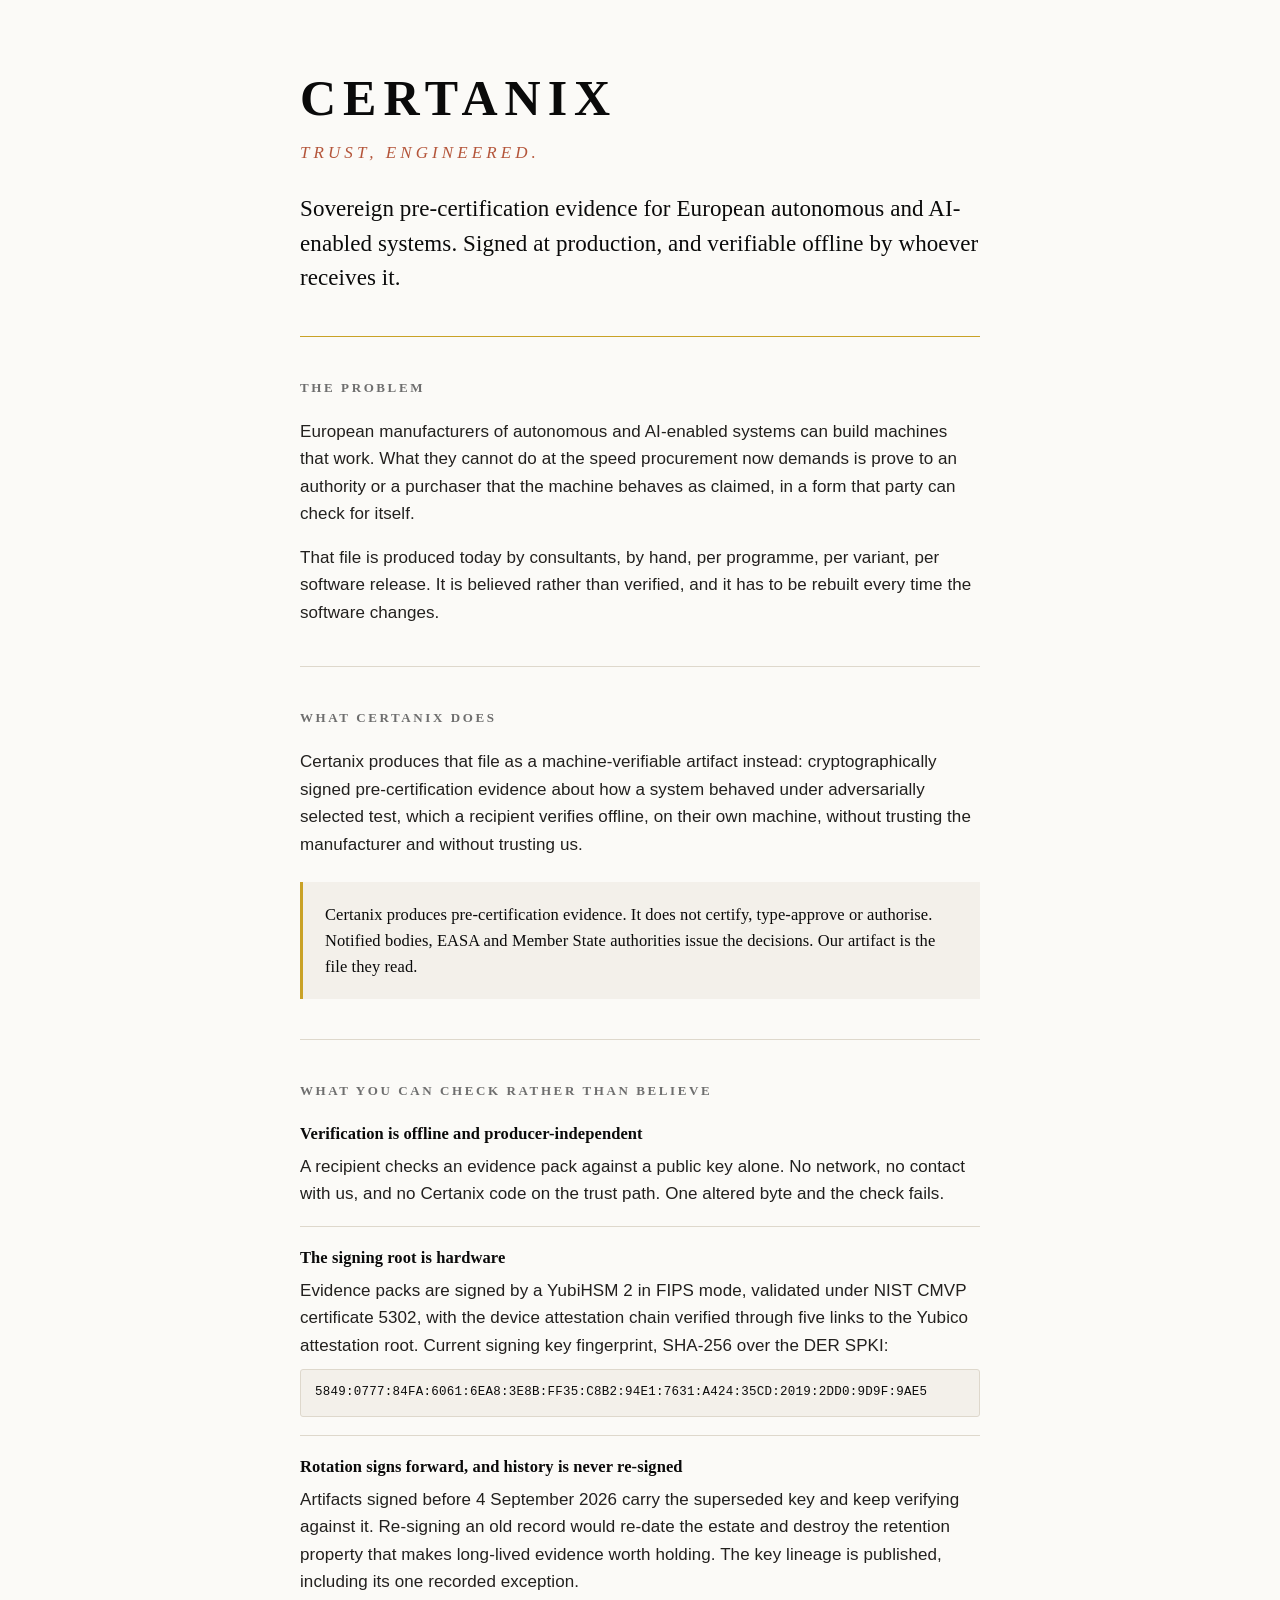
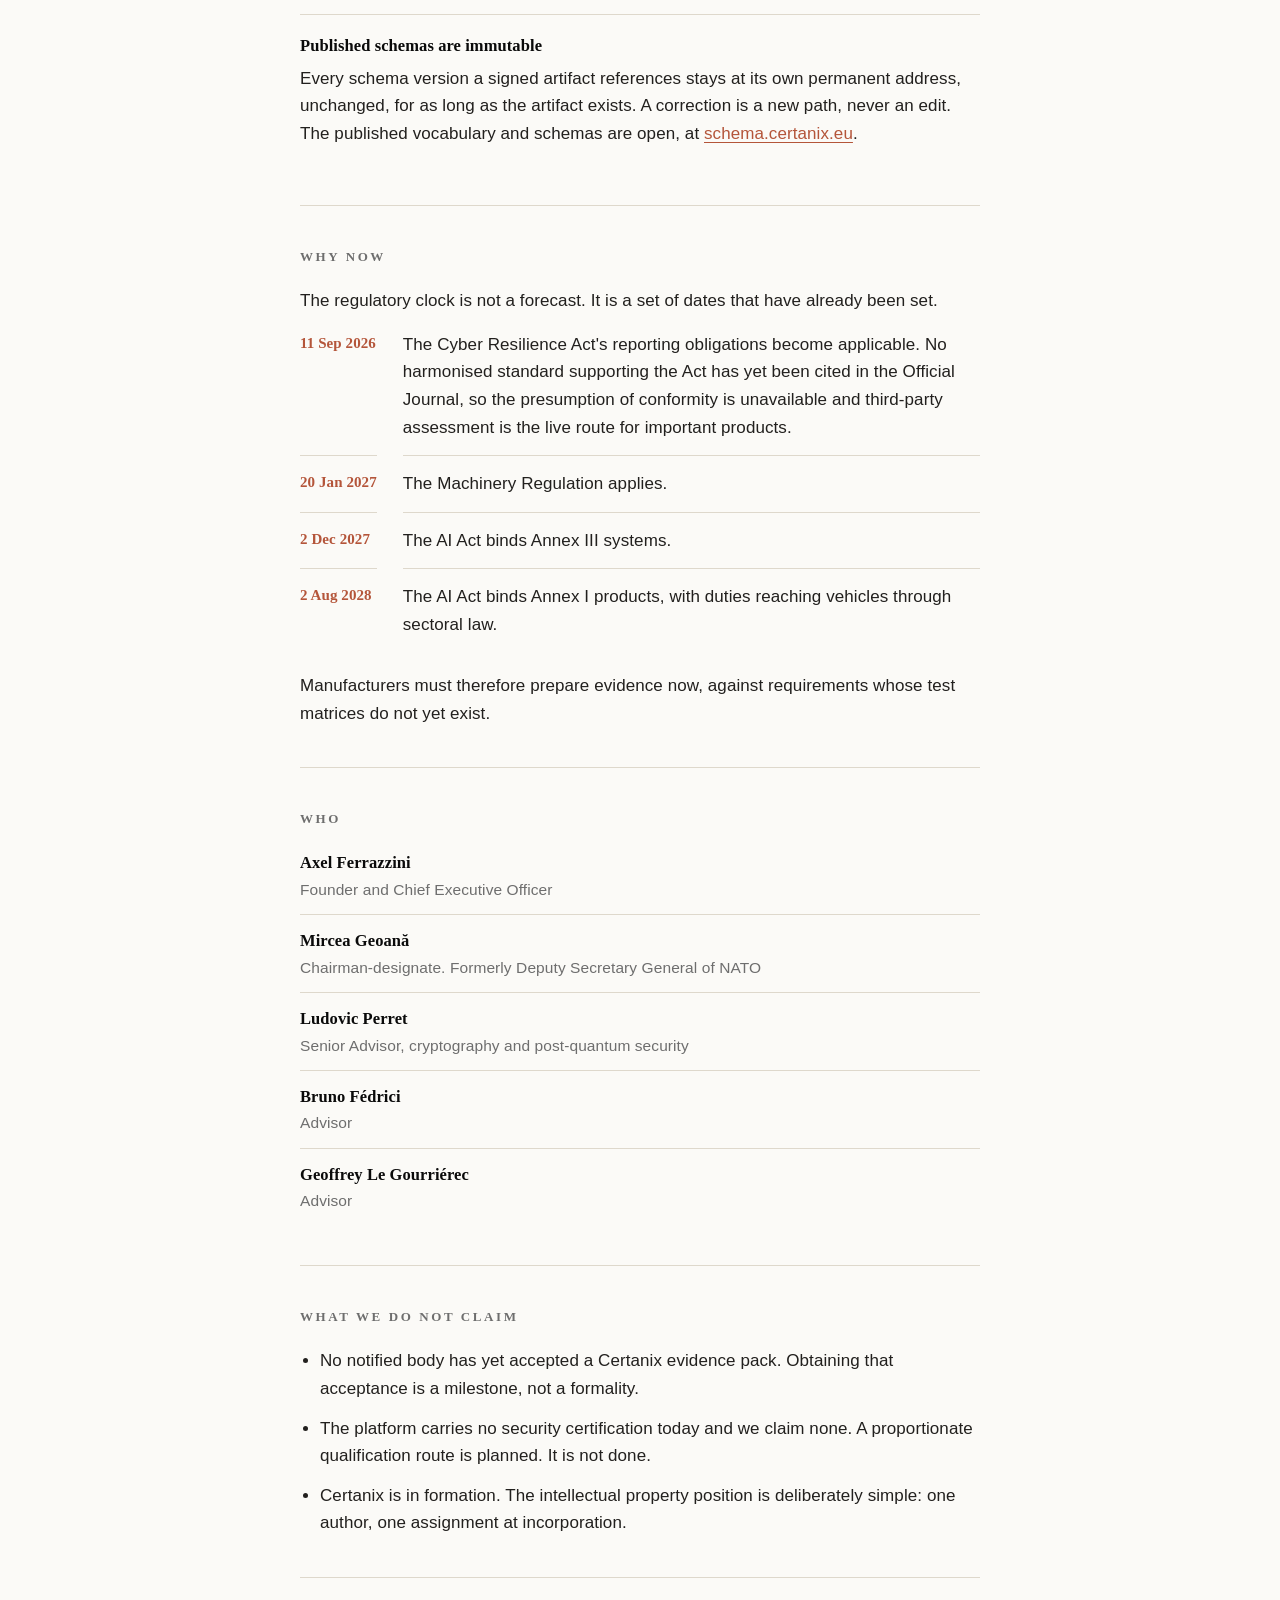
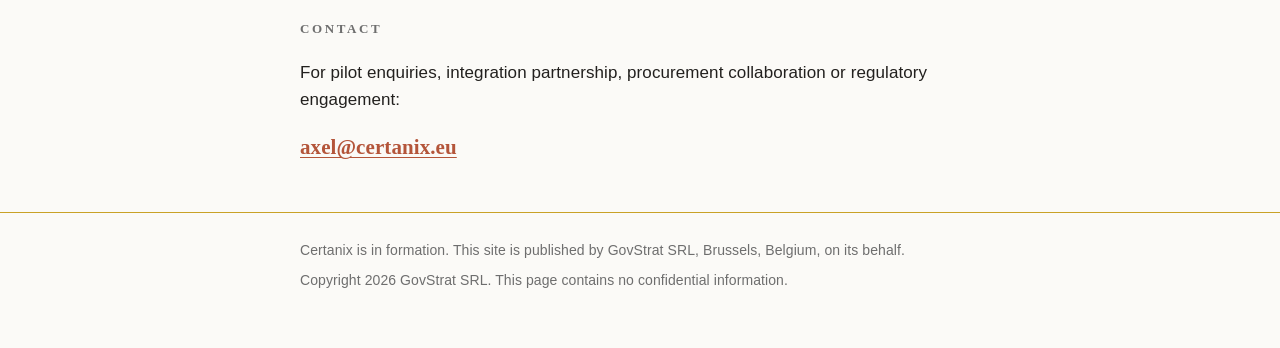
==== index.html @ 15d7f7d6 "Initial public one-page site for certanix.eu Co-Authored-By: Claude Opus 5 (1M context) <noreply@ant" ====
<!doctype html>
<html lang="en">
<head>
<meta charset="utf-8">
<meta name="viewport" content="width=device-width, initial-scale=1">
<title>Certanix</title>
<meta name="description" content="Certanix produces cryptographically signed pre-certification evidence for European autonomous and AI-enabled systems, verifiable offline by the recipient.">
<meta name="robots" content="index, follow">
<link rel="canonical" href="https://certanix.eu/">
<meta property="og:type" content="website">
<meta property="og:title" content="Certanix">
<meta property="og:site_name" content="Certanix">
<meta property="og:url" content="https://certanix.eu/">
<meta property="og:description" content="Sovereign pre-certification evidence for European autonomous and AI-enabled systems. Signed, and verifiable offline by the recipient.">
<link rel="icon" href="data:image/svg+xml,%3Csvg xmlns='http://www.w3.org/2000/svg' viewBox='0 0 64 64'%3E%3Crect width='64' height='64' fill='%230A0A0A'/%3E%3Ctext x='32' y='45' font-family='Georgia,serif' font-size='40' fill='%23C9A227' text-anchor='middle'%3EC%3C/text%3E%3C/svg%3E">
<style>
:root{
  --ink:#0A0A0A; --body:#22201E; --muted:#6E6E6E; --rule:#C9A227;
  --accent:#B4553A; --paper:#FBFAF7; --panel:#F3F0EA; --hair:#DED8CC;
}
@media (prefers-color-scheme: dark){
  :root:not([data-theme="light"]){
    --ink:#F5F2EC; --body:#DCD7CE; --muted:#9A948A; --rule:#C9A227;
    --accent:#E08867; --paper:#111110; --panel:#1B1A18; --hair:#302E2A;
  }
}
:root[data-theme="dark"]{
  --ink:#F5F2EC; --body:#DCD7CE; --muted:#9A948A; --rule:#C9A227;
  --accent:#E08867; --paper:#111110; --panel:#1B1A18; --hair:#302E2A;
}
*{box-sizing:border-box}
html{-webkit-text-size-adjust:100%}
body{
  margin:0; background:var(--paper); color:var(--body);
  font-family:"Calibri","Segoe UI",-apple-system,BlinkMacSystemFont,"Helvetica Neue",Arial,sans-serif;
  font-size:17px; line-height:1.62; letter-spacing:.005em;
}
.wrap{max-width:720px; margin:0 auto; padding:0 20px}
a{color:var(--accent); text-underline-offset:3px; text-decoration-thickness:1px}
a:hover{color:var(--ink)}

header{padding-block:72px 0}
.mark{
  font-family:Georgia,"Times New Roman",serif; font-weight:700;
  font-size:clamp(34px,7vw,50px); letter-spacing:.14em; color:var(--ink);
  margin:0; line-height:1.05;
}
.motto{
  margin:14px 0 0; font-family:Georgia,serif; font-style:italic;
  font-size:clamp(15px,2.6vw,17px); letter-spacing:.24em; text-transform:uppercase;
  color:var(--accent);
}
.lede{
  margin:26px 0 0; font-family:Georgia,serif; font-size:clamp(19px,3.4vw,23px);
  line-height:1.5; color:var(--ink);
}
.goldrule{border:0; border-top:1.5px solid var(--rule); margin:40px 0 0}

section{padding-block:40px}
section + section{border-top:1px solid var(--hair)}
h2{
  font-family:Georgia,serif; font-size:13px; font-weight:700; letter-spacing:.2em;
  text-transform:uppercase; color:var(--muted); margin:0 0 20px;
}
h3{font-family:Georgia,serif; font-size:19px; color:var(--ink); margin:0 0 8px; font-weight:700}
p{margin:0 0 16px}
p:last-child{margin-bottom:0}

.callout{
  background:var(--panel); border-left:3px solid var(--rule);
  padding:20px 22px; margin:24px 0 0;
  font-family:Georgia,serif; font-size:16.5px; line-height:1.55; color:var(--ink);
}

ul.facts{list-style:none; margin:0; padding:0}
ul.facts li{padding:18px 0; border-top:1px solid var(--hair)}
ul.facts li:first-child{border-top:0; padding-top:0}
ul.facts .t{
  display:block; font-family:Georgia,serif; font-weight:700; color:var(--ink);
  font-size:16.5px; margin-bottom:5px;
}
ul.facts .d{display:block; color:var(--body)}

.mono{
  font-family:ui-monospace,SFMono-Regular,"SF Mono",Menlo,Consolas,monospace;
  font-size:12.5px; letter-spacing:.02em; line-height:1.75; color:var(--ink);
  background:var(--panel); border:1px solid var(--hair); border-radius:3px;
  padding:12px 14px; margin-top:10px; overflow-x:auto; white-space:pre-wrap; word-break:break-all;
}

dl.clock{margin:0; display:grid; grid-template-columns:auto 1fr; gap:0 26px}
dl.clock dt{
  font-family:Georgia,serif; font-weight:700; color:var(--accent);
  font-size:15px; white-space:nowrap; padding:14px 0 14px; border-top:1px solid var(--hair);
}
dl.clock dd{margin:0; padding:14px 0; border-top:1px solid var(--hair)}
dl.clock dt:first-of-type, dl.clock dt:first-of-type + dd{border-top:0; padding-top:0}
@media (max-width:560px){
  dl.clock{grid-template-columns:1fr; gap:0}
  dl.clock dt{padding-bottom:2px; border-top:1px solid var(--hair)}
  dl.clock dd{padding-top:0; border-top:0}
  dl.clock dt:first-of-type + dd{padding-top:0}
}

ul.people{list-style:none; margin:0; padding:0}
ul.people li{padding:12px 0; border-top:1px solid var(--hair)}
ul.people li:first-child{border-top:0; padding-top:0}
ul.people .n{font-family:Georgia,serif; font-weight:700; color:var(--ink); font-size:16.5px}
ul.people .r{display:block; color:var(--muted); font-size:15.5px}

ul.plain{margin:0; padding-left:20px}
ul.plain li{margin-bottom:12px}
ul.plain li:last-child{margin-bottom:0}

.contact a{font-family:Georgia,serif; font-size:21px; font-weight:700}

footer{
  border-top:1.5px solid var(--rule); margin-top:8px;
  padding-block:26px 56px; color:var(--muted); font-size:14px; line-height:1.6;
}
footer p{margin:0 0 8px}
</style>
</head>
<body>

<div class="wrap">

  <header>
    <h1 class="mark">CERTANIX</h1>
    <p class="motto">Trust, engineered.</p>
    <p class="lede">Sovereign pre-certification evidence for European autonomous and AI-enabled systems. Signed at production, and verifiable offline by whoever receives it.</p>
    <hr class="goldrule">
  </header>

  <section>
    <h2>The problem</h2>
    <p>European manufacturers of autonomous and AI-enabled systems can build machines that work. What they cannot do at the speed procurement now demands is prove to an authority or a purchaser that the machine behaves as claimed, in a form that party can check for itself.</p>
    <p>That file is produced today by consultants, by hand, per programme, per variant, per software release. It is believed rather than verified, and it has to be rebuilt every time the software changes.</p>
  </section>

  <section>
    <h2>What Certanix does</h2>
    <p>Certanix produces that file as a machine-verifiable artifact instead: cryptographically signed pre-certification evidence about how a system behaved under adversarially selected test, which a recipient verifies offline, on their own machine, without trusting the manufacturer and without trusting us.</p>
    <div class="callout">Certanix produces pre-certification evidence. It does not certify, type-approve or authorise. Notified bodies, EASA and Member State authorities issue the decisions. Our artifact is the file they read.</div>
  </section>

  <section>
    <h2>What you can check rather than believe</h2>
    <ul class="facts">
      <li>
        <span class="t">Verification is offline and producer-independent</span>
        <span class="d">A recipient checks an evidence pack against a public key alone. No network, no contact with us, and no Certanix code on the trust path. One altered byte and the check fails.</span>
      </li>
      <li>
        <span class="t">The signing root is hardware</span>
        <span class="d">Evidence packs are signed by a YubiHSM 2 in FIPS mode, validated under NIST CMVP certificate 5302, with the device attestation chain verified through five links to the Yubico attestation root. Current signing key fingerprint, SHA-256 over the DER SPKI:</span>
        <div class="mono">5849:0777:84FA:6061:6EA8:3E8B:FF35:C8B2:94E1:7631:A424:35CD:2019:2DD0:9D9F:9AE5</div>
      </li>
      <li>
        <span class="t">Rotation signs forward, and history is never re-signed</span>
        <span class="d">Artifacts signed before 4 September 2026 carry the superseded key and keep verifying against it. Re-signing an old record would re-date the estate and destroy the retention property that makes long-lived evidence worth holding. The key lineage is published, including its one recorded exception.</span>
      </li>
      <li>
        <span class="t">Published schemas are immutable</span>
        <span class="d">Every schema version a signed artifact references stays at its own permanent address, unchanged, for as long as the artifact exists. A correction is a new path, never an edit. The published vocabulary and schemas are open, at <a href="https://schema.certanix.eu/">schema.certanix.eu</a>.</span>
      </li>
    </ul>
  </section>

  <section>
    <h2>Why now</h2>
    <p>The regulatory clock is not a forecast. It is a set of dates that have already been set.</p>
    <dl class="clock">
      <dt>11 Sep 2026</dt>
      <dd>The Cyber Resilience Act's reporting obligations become applicable. No harmonised standard supporting the Act has yet been cited in the Official Journal, so the presumption of conformity is unavailable and third-party assessment is the live route for important products.</dd>
      <dt>20 Jan 2027</dt>
      <dd>The Machinery Regulation applies.</dd>
      <dt>2 Dec 2027</dt>
      <dd>The AI Act binds Annex III systems.</dd>
      <dt>2 Aug 2028</dt>
      <dd>The AI Act binds Annex I products, with duties reaching vehicles through sectoral law.</dd>
    </dl>
    <p style="margin-top:20px">Manufacturers must therefore prepare evidence now, against requirements whose test matrices do not yet exist.</p>
  </section>

  <section>
    <h2>Who</h2>
    <ul class="people">
      <li><span class="n">Axel Ferrazzini</span><span class="r">Founder and Chief Executive Officer</span></li>
      <li><span class="n">Mircea Geoană</span><span class="r">Chairman-designate. Formerly Deputy Secretary General of NATO</span></li>
      <li><span class="n">Ludovic Perret</span><span class="r">Senior Advisor, cryptography and post-quantum security</span></li>
      <li><span class="n">Bruno Fédrici</span><span class="r">Advisor</span></li>
      <li><span class="n">Geoffrey Le Gourriérec</span><span class="r">Advisor</span></li>
    </ul>
  </section>

  <section>
    <h2>What we do not claim</h2>
    <ul class="plain">
      <li>No notified body has yet accepted a Certanix evidence pack. Obtaining that acceptance is a milestone, not a formality.</li>
      <li>The platform carries no security certification today and we claim none. A proportionate qualification route is planned. It is not done.</li>
      <li>Certanix is in formation. The intellectual property position is deliberately simple: one author, one assignment at incorporation.</li>
    </ul>
  </section>

  <section class="contact">
    <h2>Contact</h2>
    <p>For pilot enquiries, integration partnership, procurement collaboration or regulatory engagement:</p>
    <p><a href="mailto:axel@certanix.eu">axel@certanix.eu</a></p>
  </section>

</div>

<footer>
  <div class="wrap">
    <p>Certanix is in formation. This site is published by GovStrat SRL, Brussels, Belgium, on its behalf.</p>
    <p>Copyright 2026 GovStrat SRL. This page contains no confidential information.</p>
  </div>
</footer>

</body>
</html>
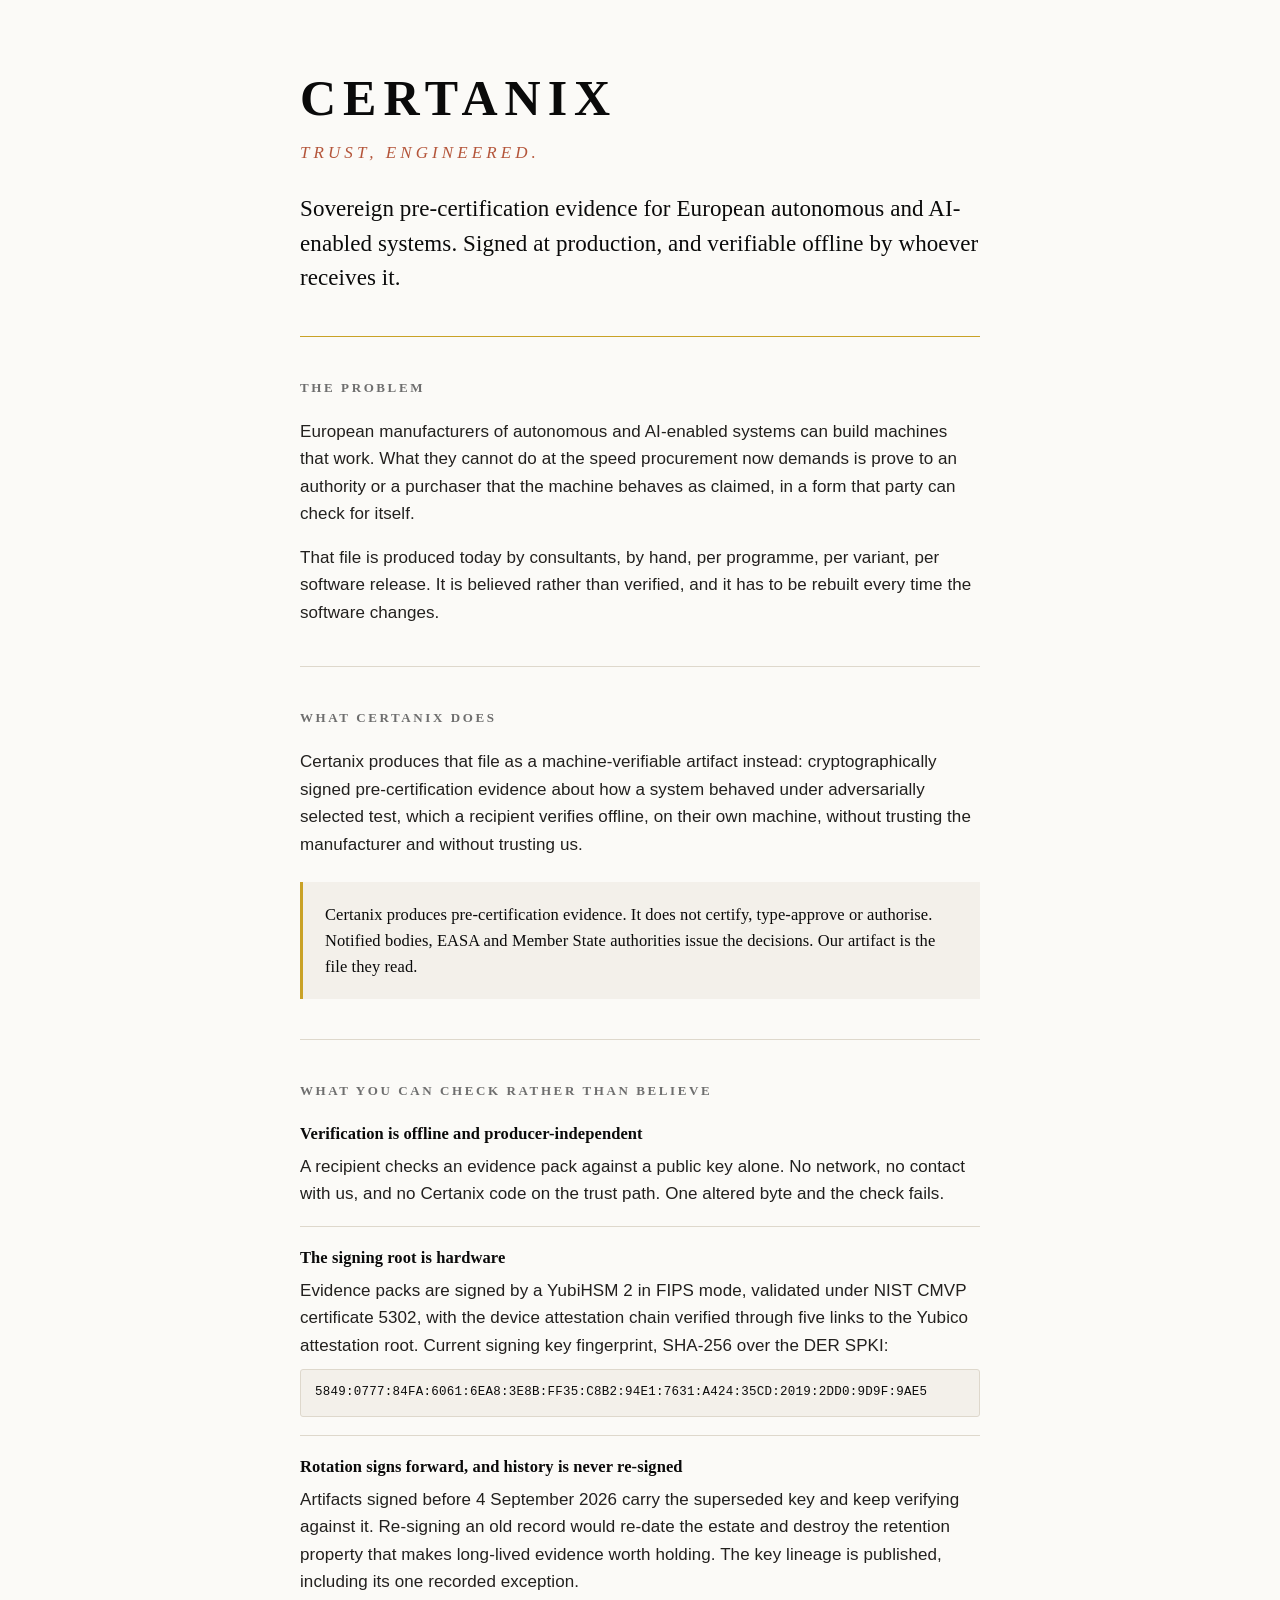
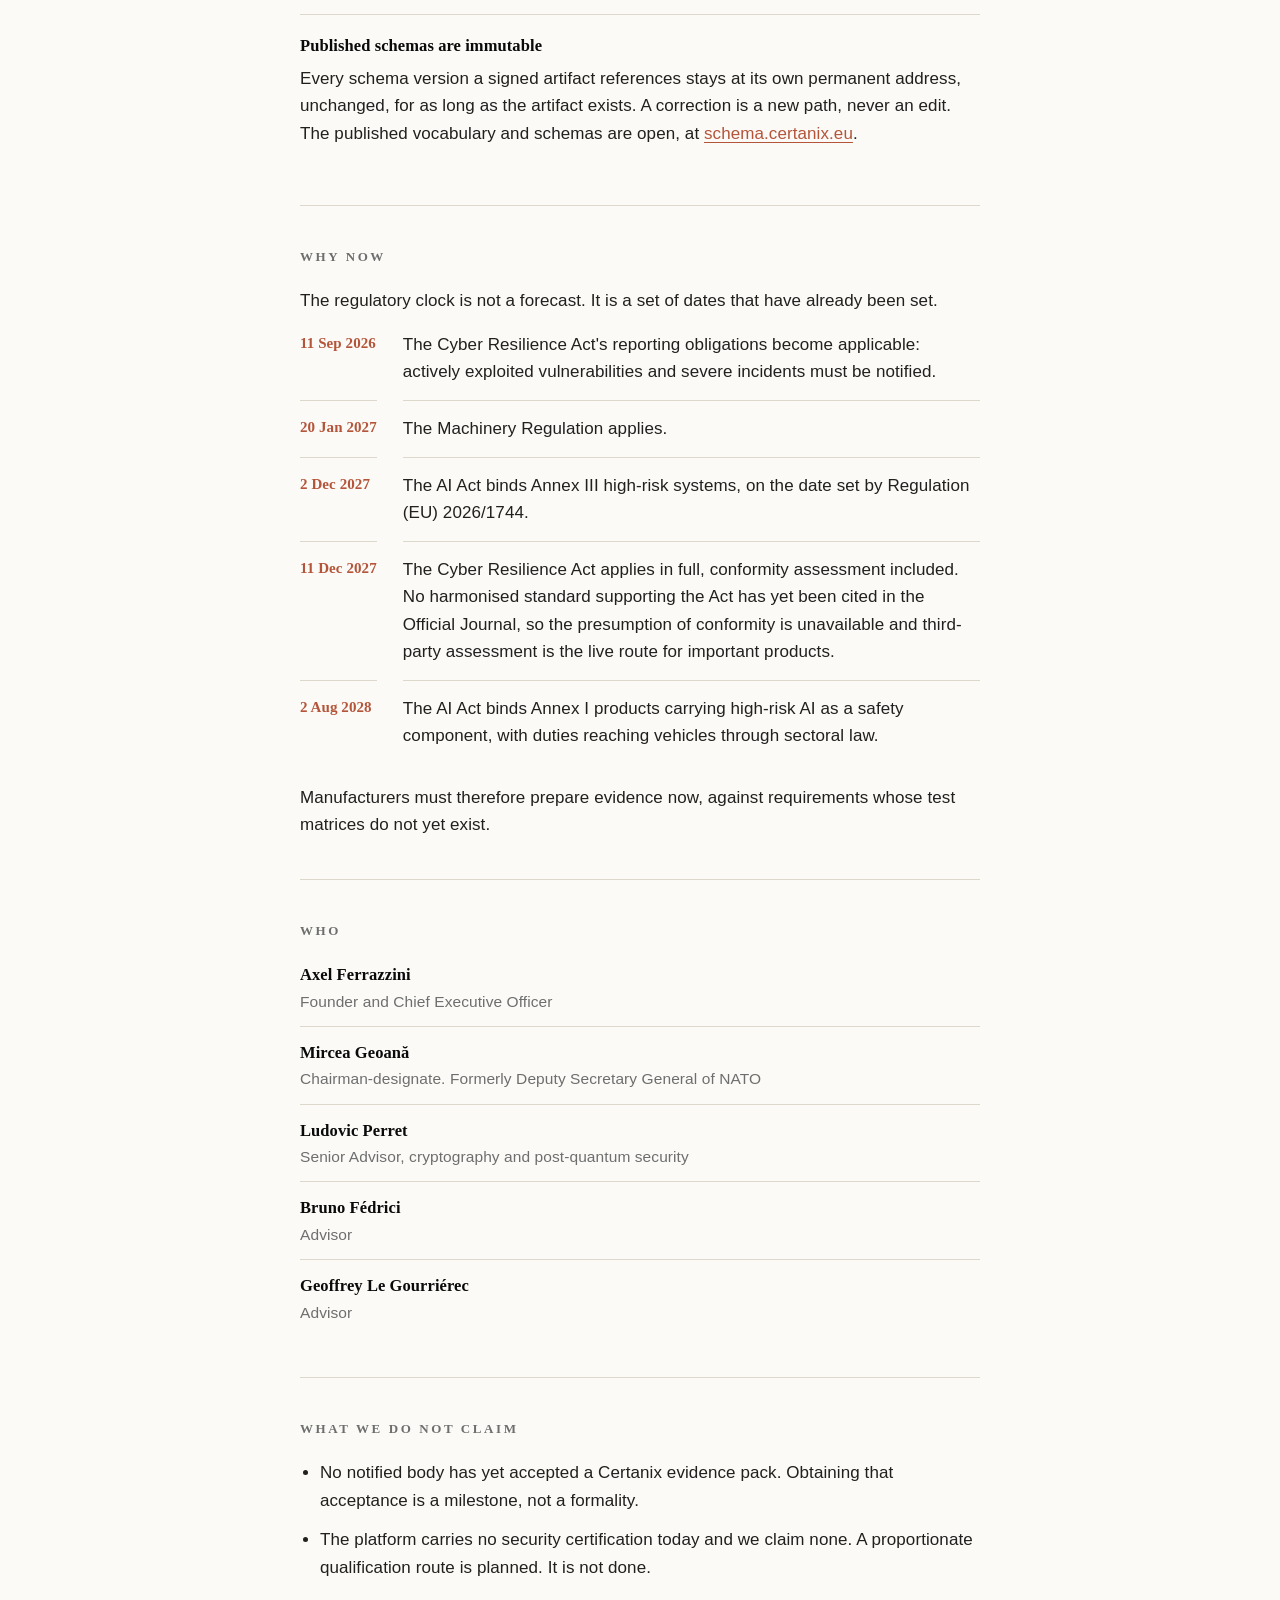
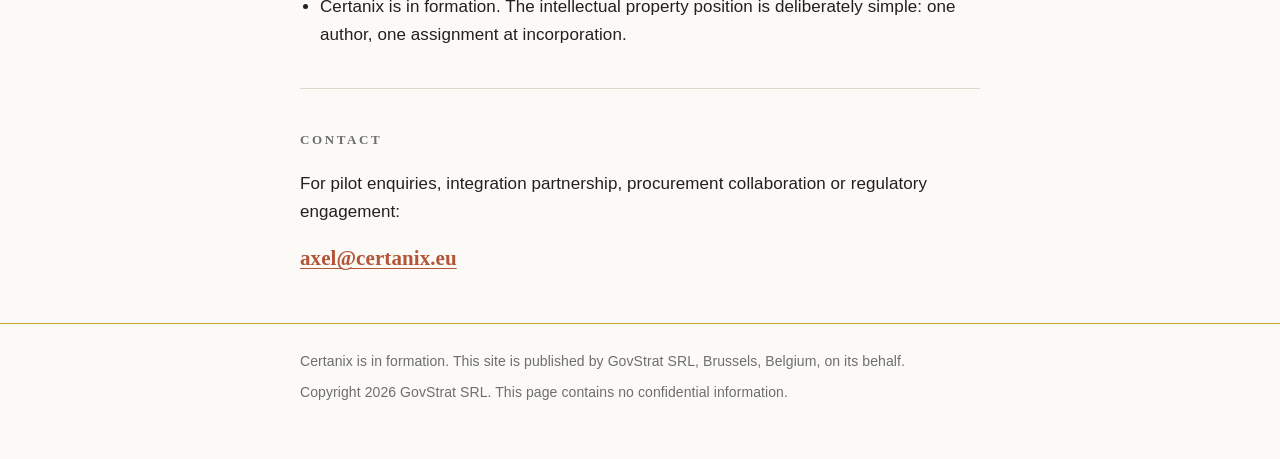
==== commit 19effb76: "Split the CRA entry into its two application dates; cite Regulation (EU) 2026/1744" ====
--- a/index.html
+++ b/index.html
@@ -172,13 +172,15 @@
     <p>The regulatory clock is not a forecast. It is a set of dates that have already been set.</p>
     <dl class="clock">
       <dt>11 Sep 2026</dt>
-      <dd>The Cyber Resilience Act's reporting obligations become applicable. No harmonised standard supporting the Act has yet been cited in the Official Journal, so the presumption of conformity is unavailable and third-party assessment is the live route for important products.</dd>
+      <dd>The Cyber Resilience Act's reporting obligations become applicable: actively exploited vulnerabilities and severe incidents must be notified.</dd>
       <dt>20 Jan 2027</dt>
       <dd>The Machinery Regulation applies.</dd>
       <dt>2 Dec 2027</dt>
-      <dd>The AI Act binds Annex III systems.</dd>
+      <dd>The AI Act binds Annex III high-risk systems, on the date set by Regulation (EU) 2026/1744.</dd>
+      <dt>11 Dec 2027</dt>
+      <dd>The Cyber Resilience Act applies in full, conformity assessment included. No harmonised standard supporting the Act has yet been cited in the Official Journal, so the presumption of conformity is unavailable and third-party assessment is the live route for important products.</dd>
       <dt>2 Aug 2028</dt>
-      <dd>The AI Act binds Annex I products, with duties reaching vehicles through sectoral law.</dd>
+      <dd>The AI Act binds Annex I products carrying high-risk AI as a safety component, with duties reaching vehicles through sectoral law.</dd>
     </dl>
     <p style="margin-top:20px">Manufacturers must therefore prepare evidence now, against requirements whose test matrices do not yet exist.</p>
   </section>
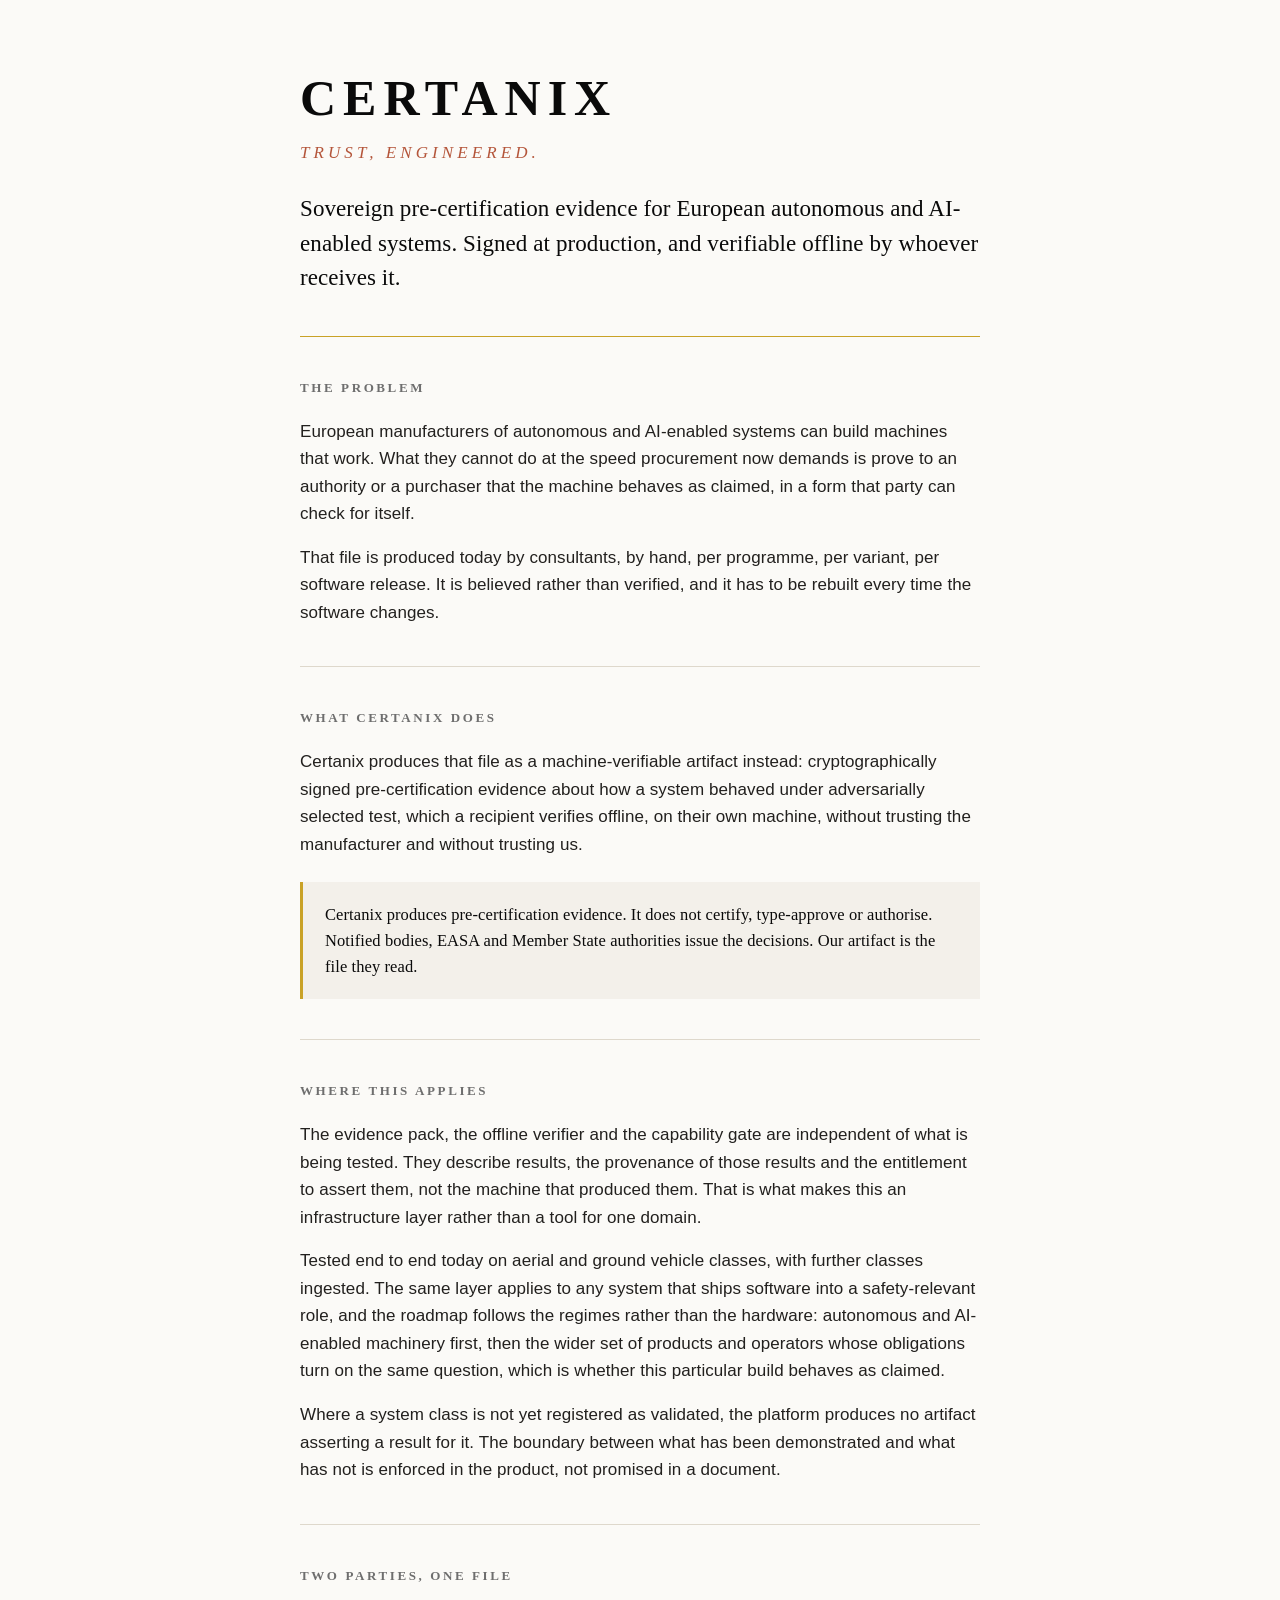
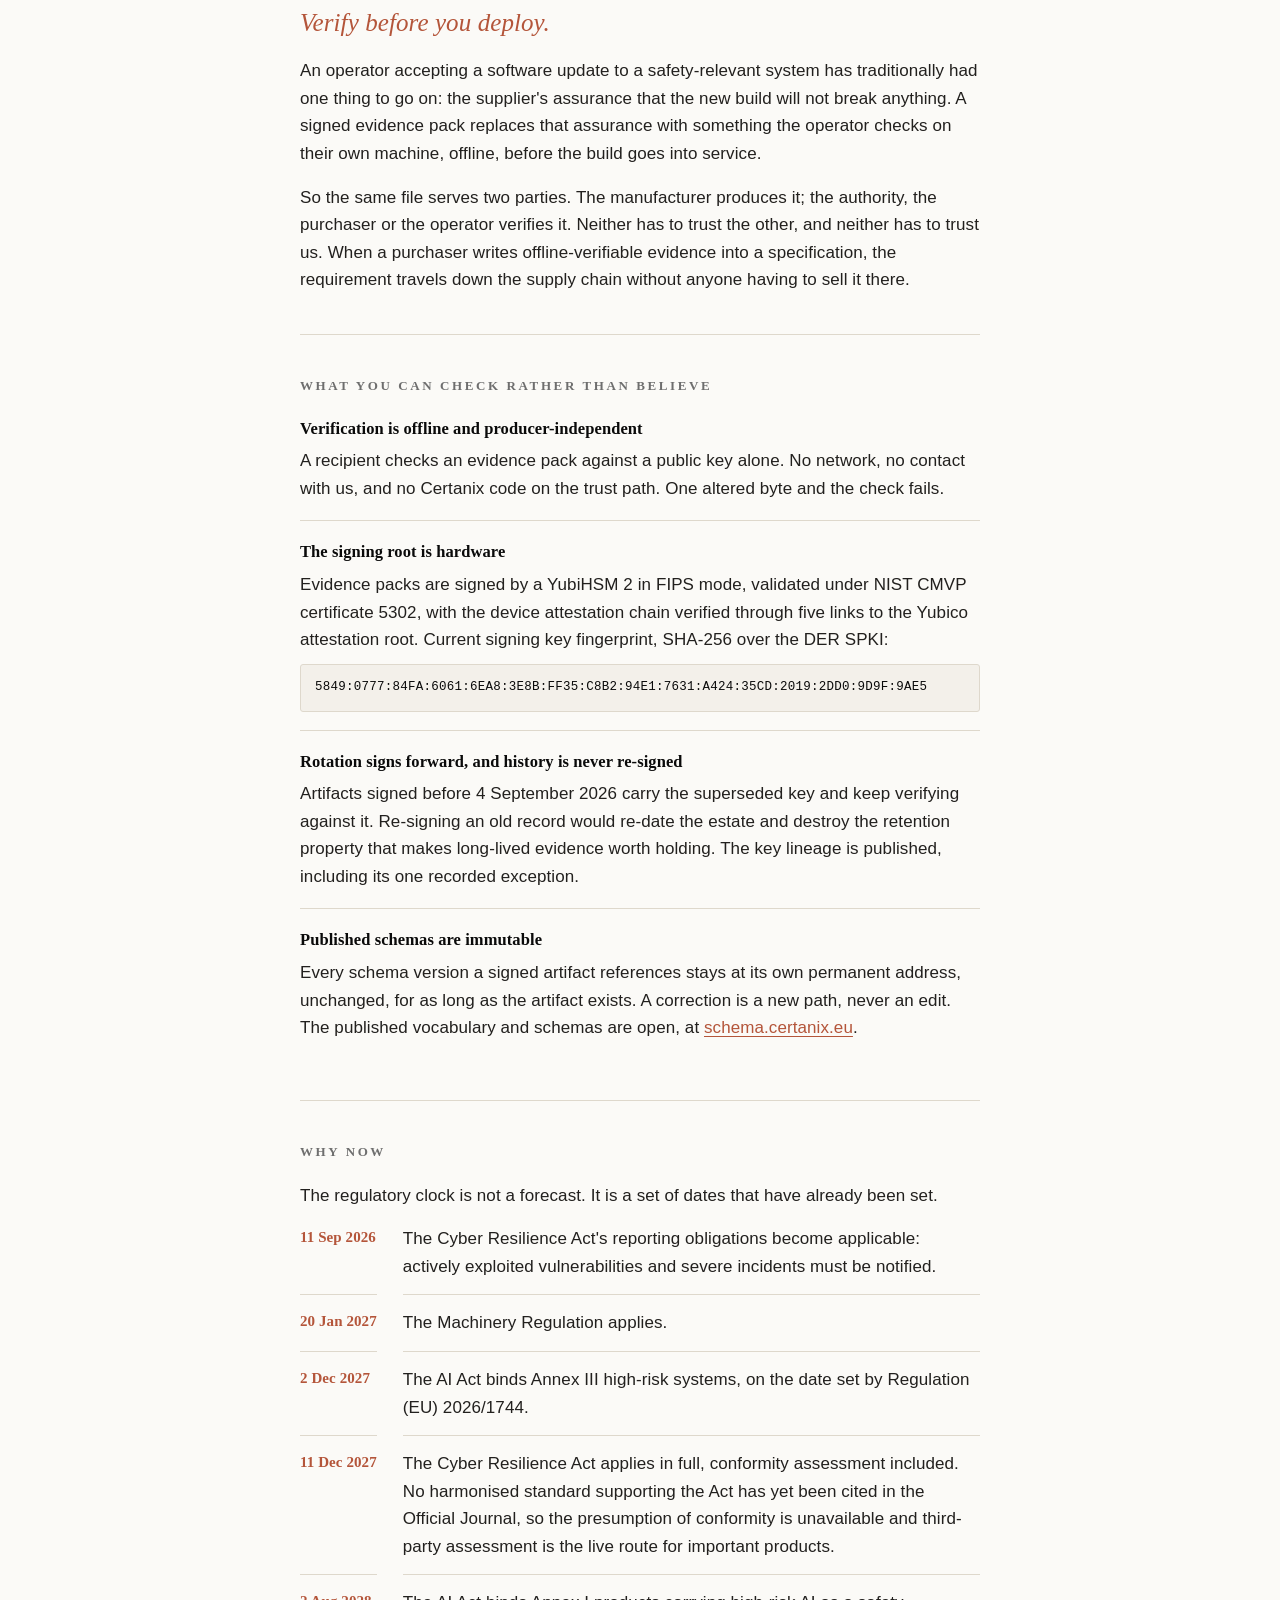
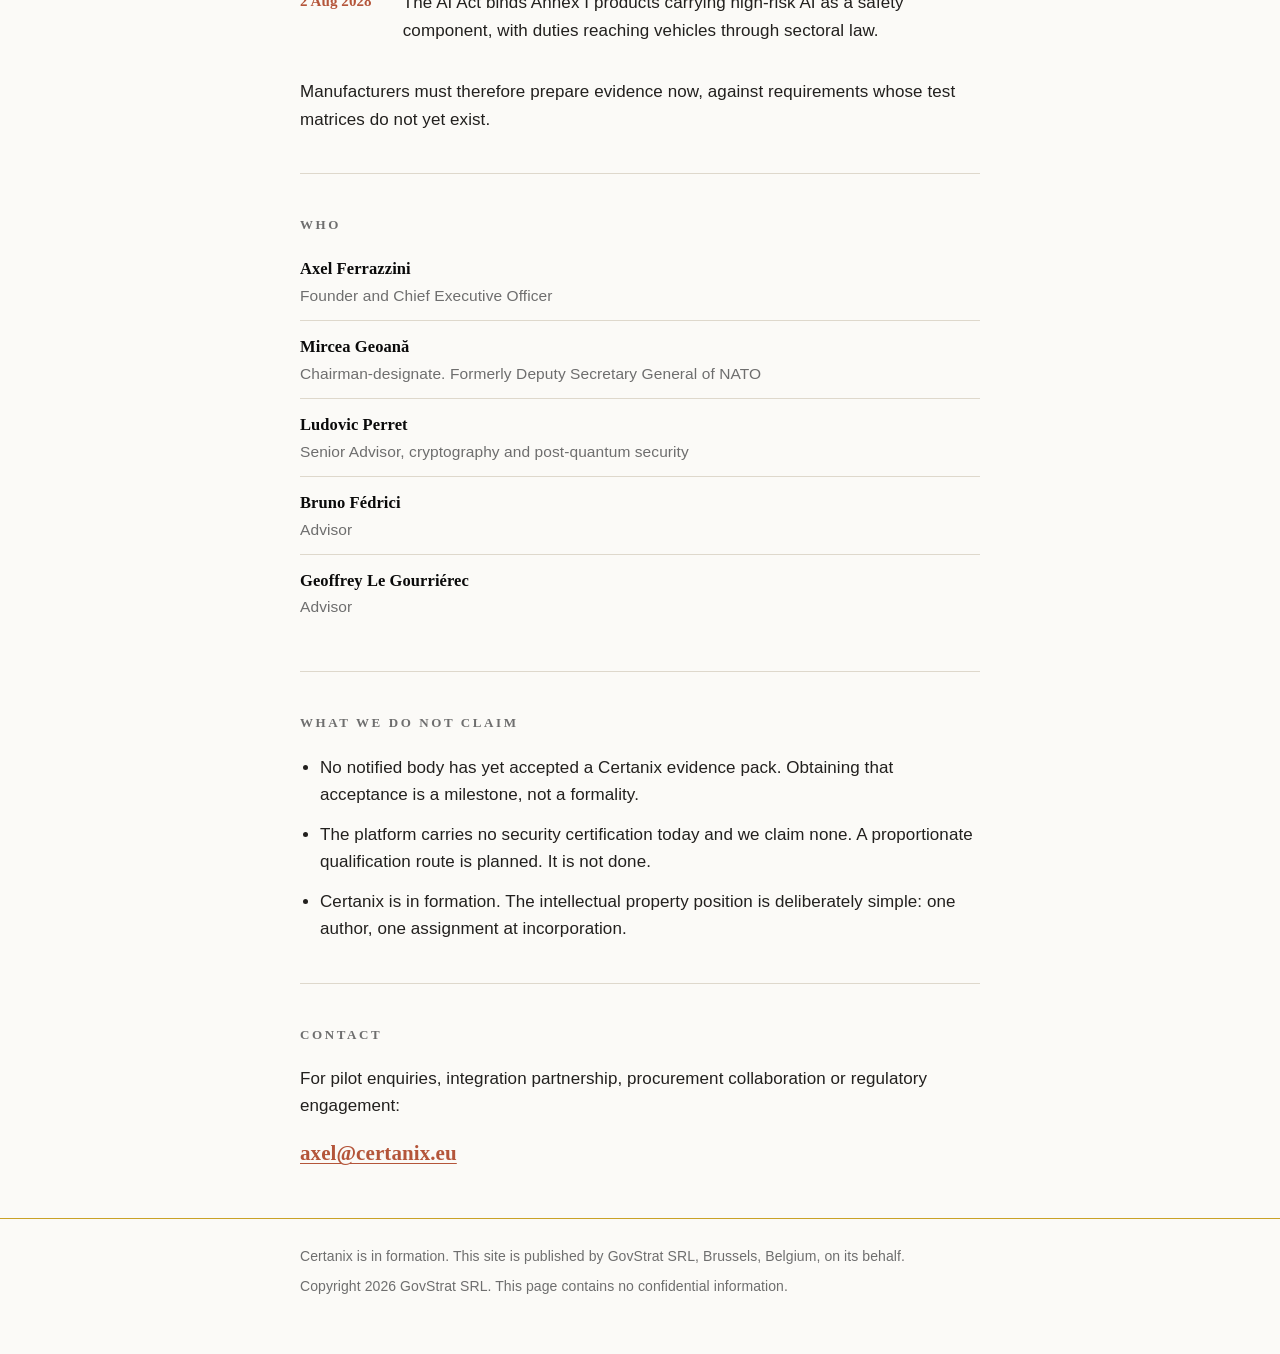
==== commit 1ff5c93d: "Add Where this applies and Two parties, one file" ====
--- a/index.html
+++ b/index.html
@@ -66,6 +66,10 @@
 p{margin:0 0 16px}
 p:last-child{margin-bottom:0}
 
+.pull{
+  font-family:Georgia,serif; font-size:clamp(20px,3.6vw,25px); font-style:italic;
+  color:var(--accent); margin:0 0 18px; line-height:1.35;
+}
 .callout{
   background:var(--panel); border-left:3px solid var(--rule);
   padding:20px 22px; margin:24px 0 0;
@@ -142,6 +146,20 @@
     <h2>What Certanix does</h2>
     <p>Certanix produces that file as a machine-verifiable artifact instead: cryptographically signed pre-certification evidence about how a system behaved under adversarially selected test, which a recipient verifies offline, on their own machine, without trusting the manufacturer and without trusting us.</p>
     <div class="callout">Certanix produces pre-certification evidence. It does not certify, type-approve or authorise. Notified bodies, EASA and Member State authorities issue the decisions. Our artifact is the file they read.</div>
+  </section>
+
+  <section>
+    <h2>Where this applies</h2>
+    <p>The evidence pack, the offline verifier and the capability gate are independent of what is being tested. They describe results, the provenance of those results and the entitlement to assert them, not the machine that produced them. That is what makes this an infrastructure layer rather than a tool for one domain.</p>
+    <p>Tested end to end today on aerial and ground vehicle classes, with further classes ingested. The same layer applies to any system that ships software into a safety-relevant role, and the roadmap follows the regimes rather than the hardware: autonomous and AI-enabled machinery first, then the wider set of products and operators whose obligations turn on the same question, which is whether this particular build behaves as claimed.</p>
+    <p>Where a system class is not yet registered as validated, the platform produces no artifact asserting a result for it. The boundary between what has been demonstrated and what has not is enforced in the product, not promised in a document.</p>
+  </section>
+
+  <section>
+    <h2>Two parties, one file</h2>
+    <p class="pull">Verify before you deploy.</p>
+    <p>An operator accepting a software update to a safety-relevant system has traditionally had one thing to go on: the supplier's assurance that the new build will not break anything. A signed evidence pack replaces that assurance with something the operator checks on their own machine, offline, before the build goes into service.</p>
+    <p>So the same file serves two parties. The manufacturer produces it; the authority, the purchaser or the operator verifies it. Neither has to trust the other, and neither has to trust us. When a purchaser writes offline-verifiable evidence into a specification, the requirement travels down the supply chain without anyone having to sell it there.</p>
   </section>
 
   <section>
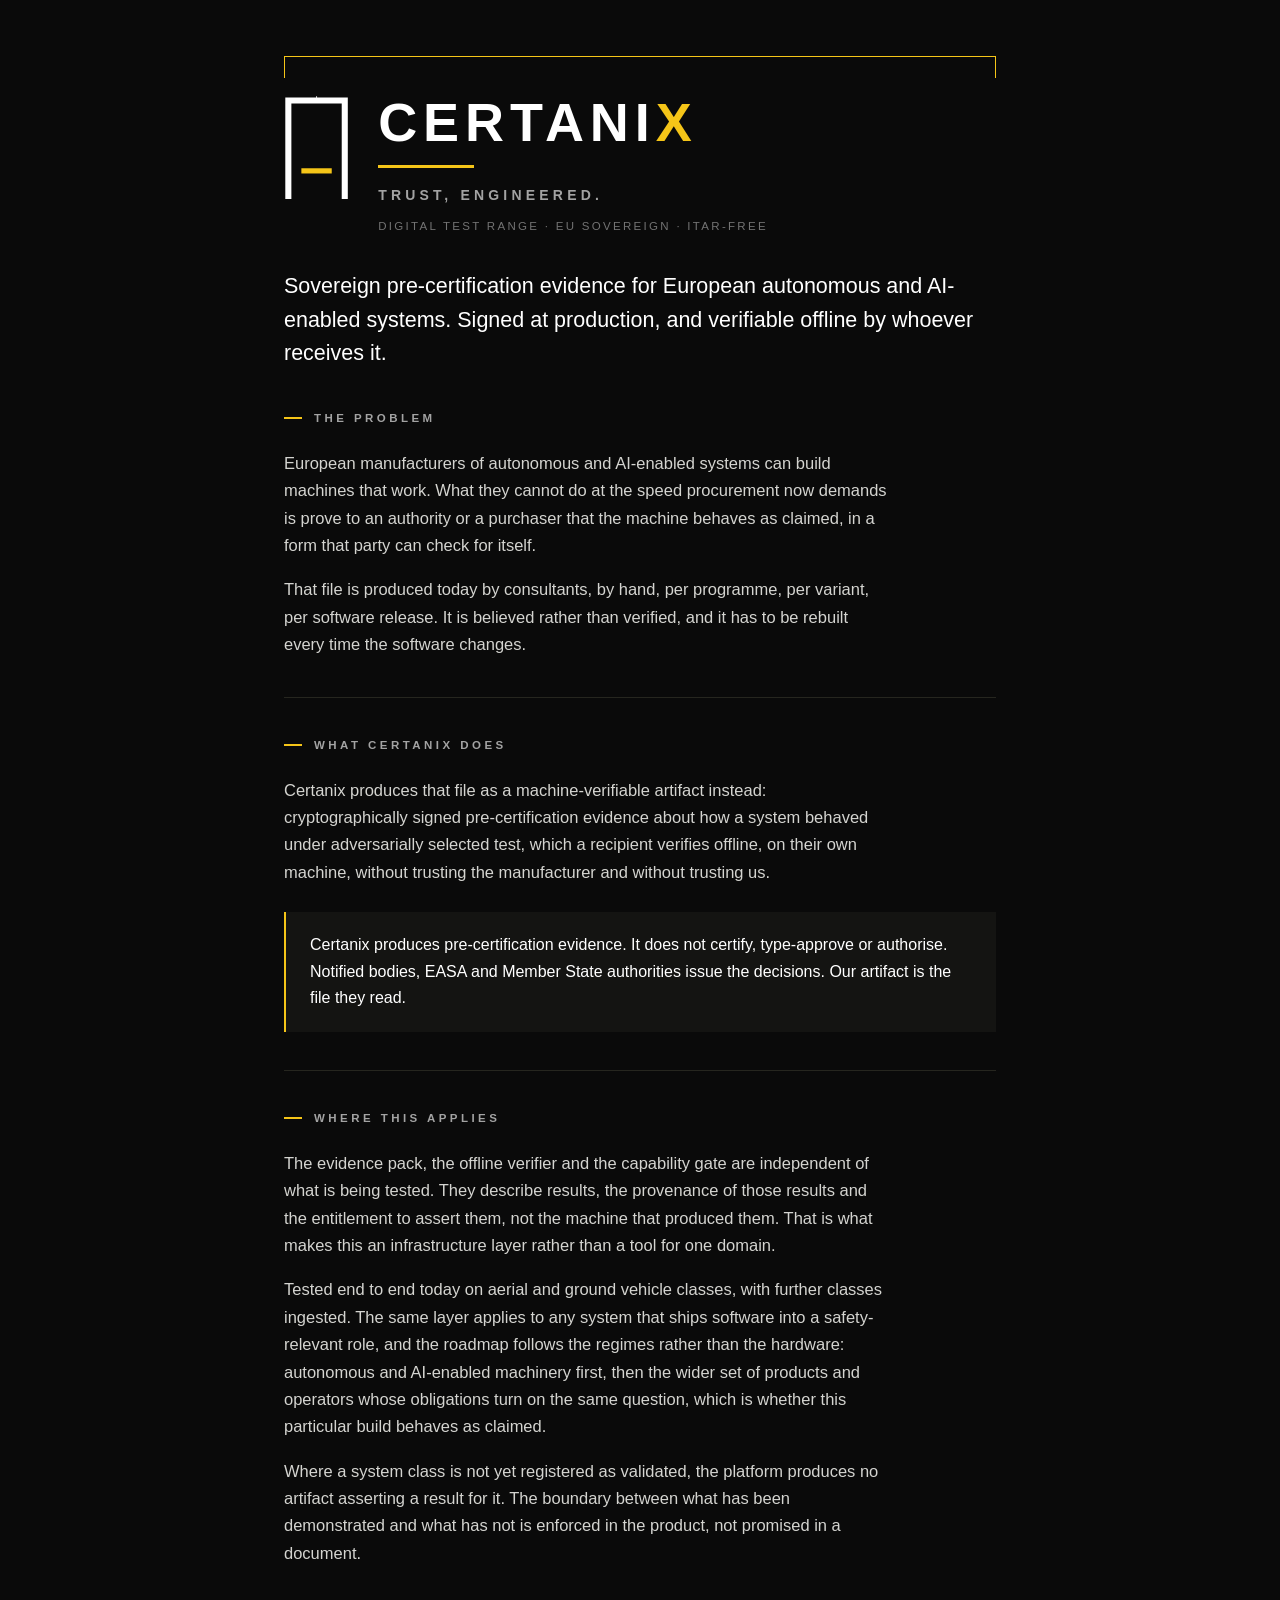
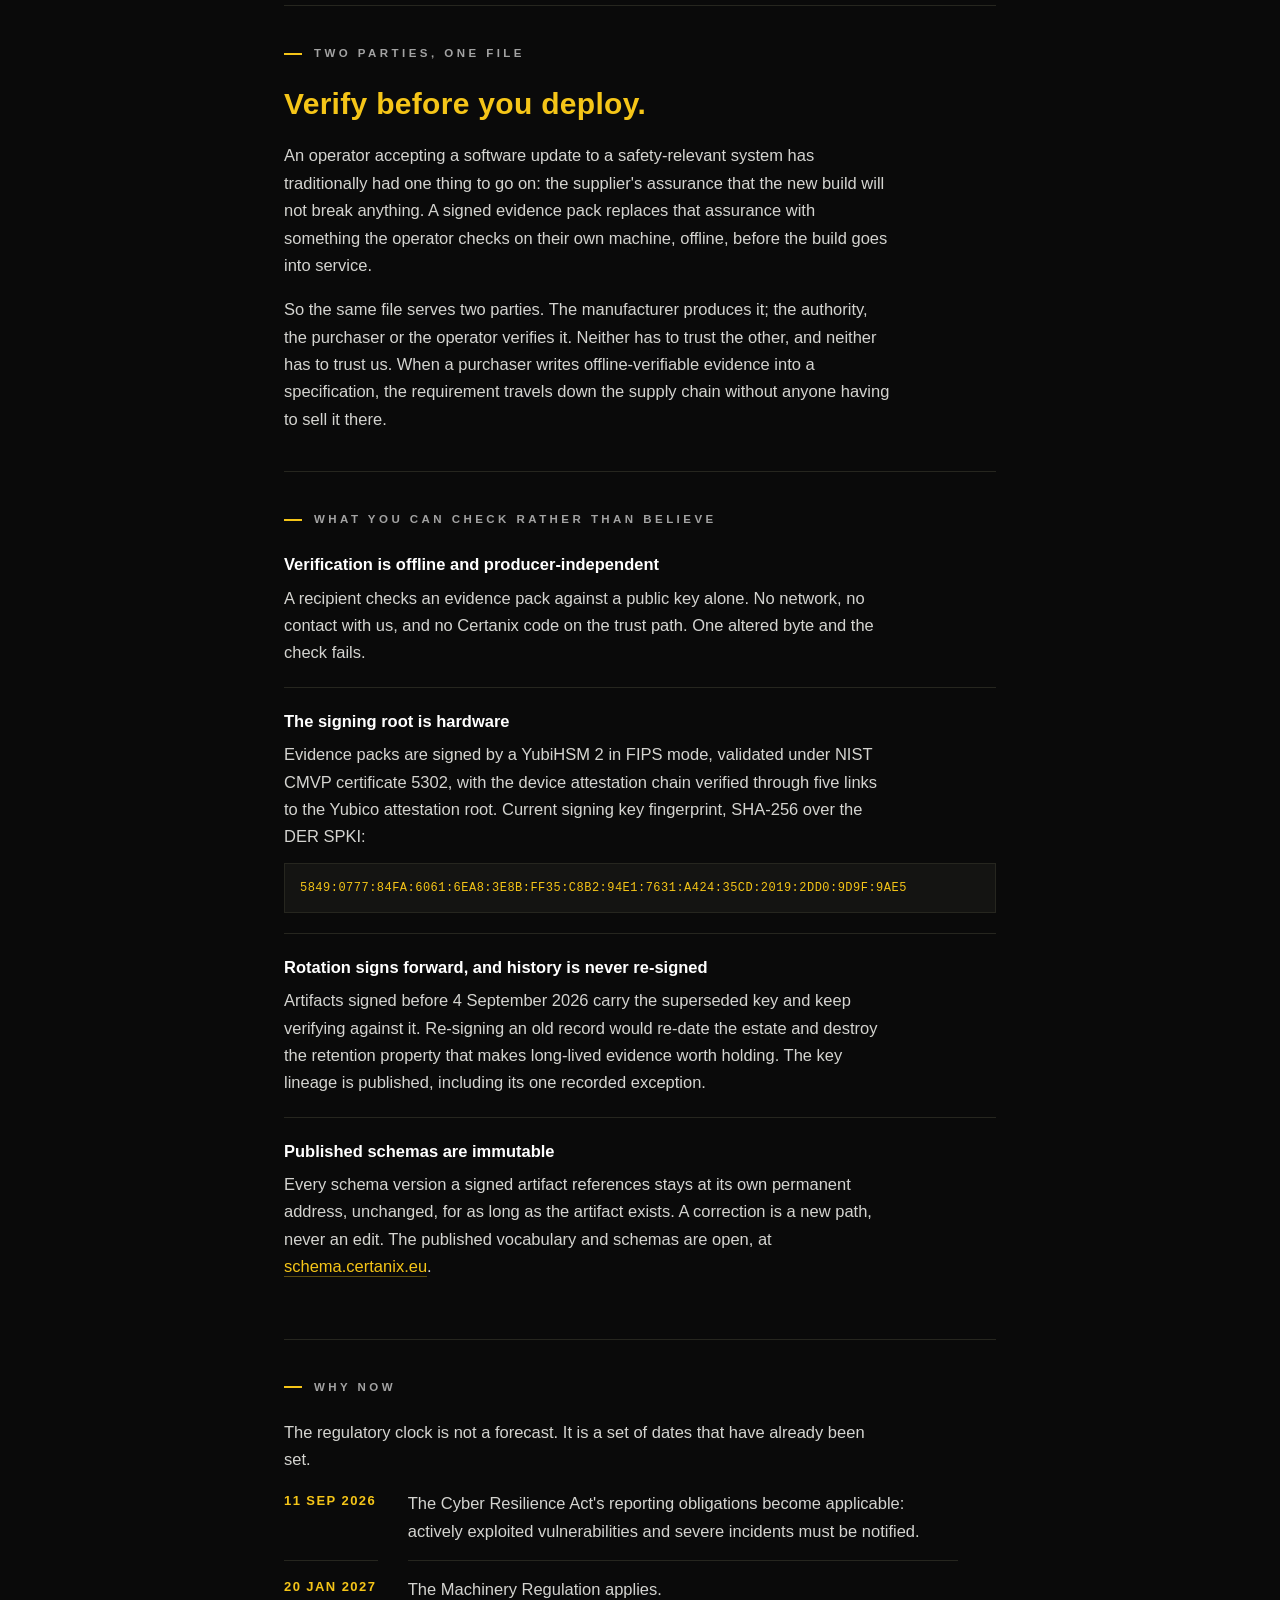
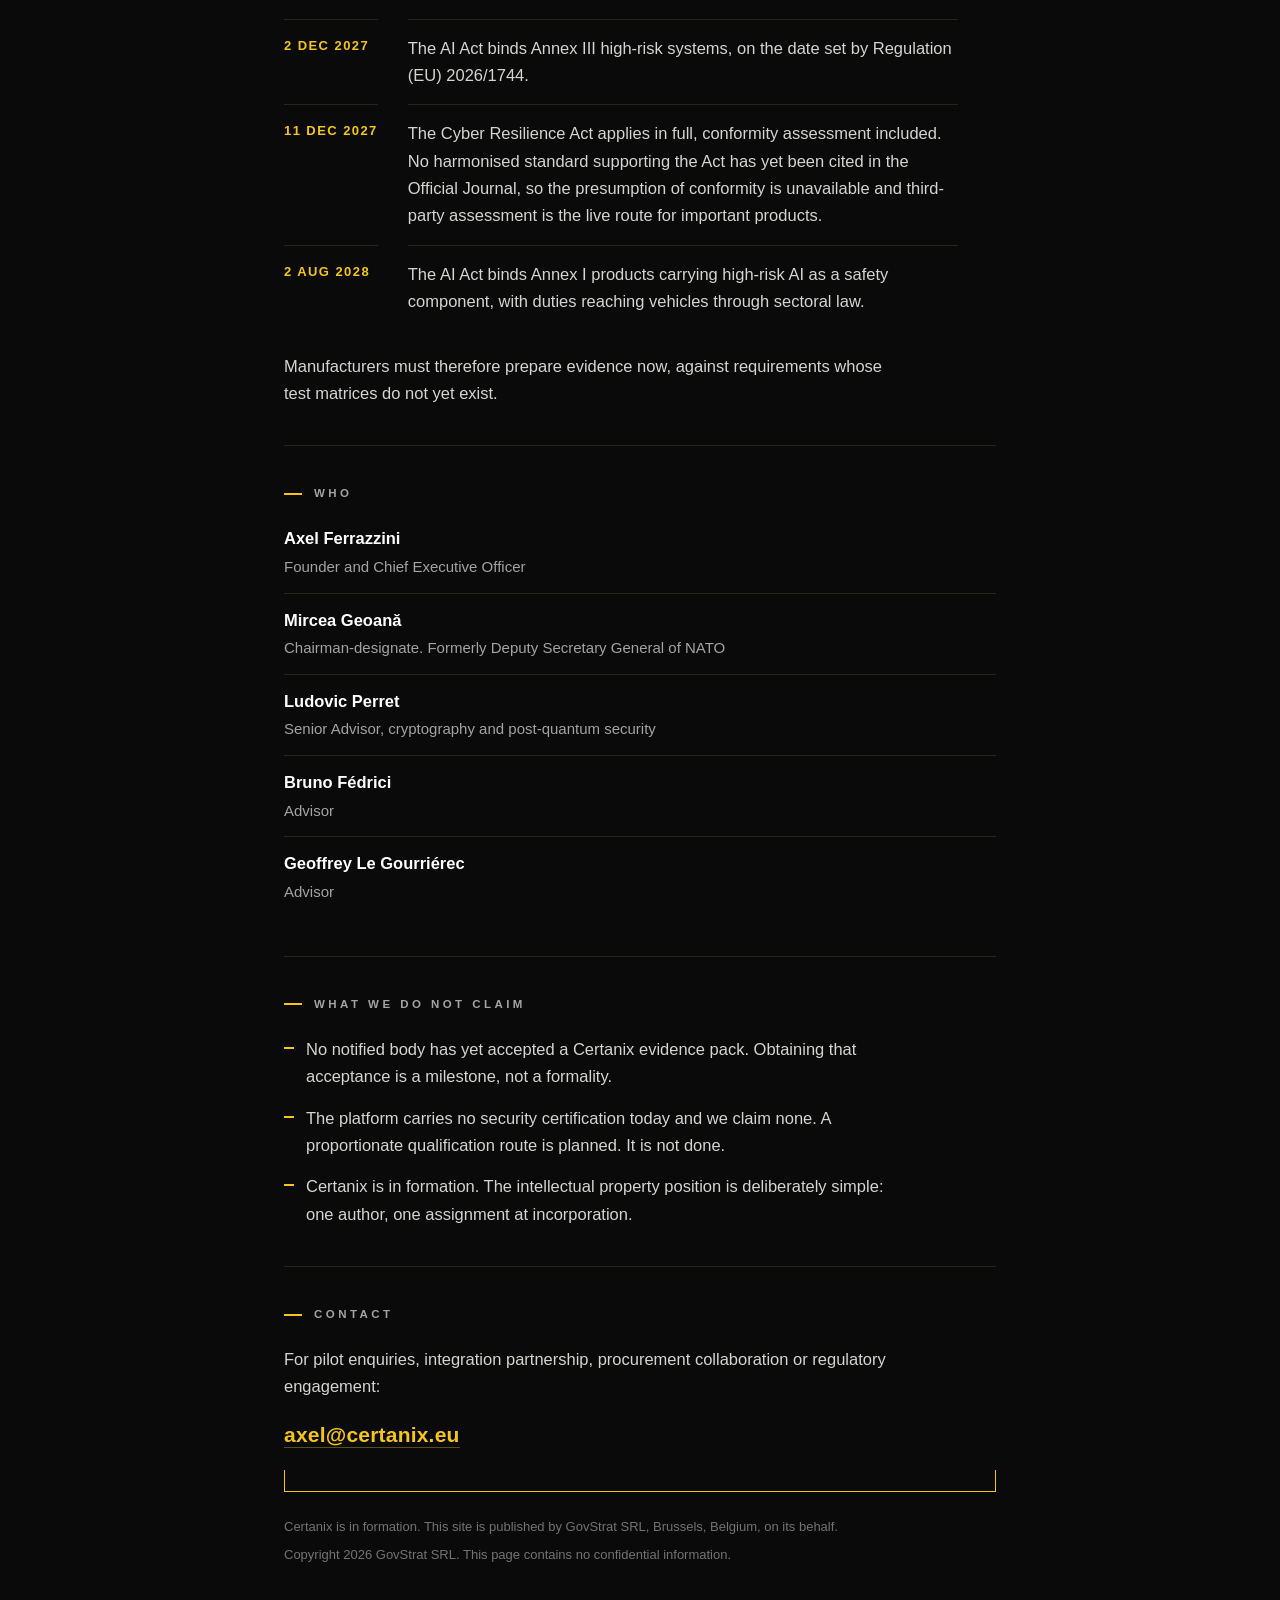
==== commit eb27ccee: "Rebuild on the Certanix brand identity: dark ground, signal yellow, gate mark, registry frame" ====
--- a/index.html
+++ b/index.html
@@ -7,122 +7,155 @@
 <meta name="description" content="Certanix produces cryptographically signed pre-certification evidence for European autonomous and AI-enabled systems, verifiable offline by the recipient.">
 <meta name="robots" content="index, follow">
 <link rel="canonical" href="https://certanix.eu/">
+<meta name="theme-color" content="#0A0A0A">
 <meta property="og:type" content="website">
 <meta property="og:title" content="Certanix">
 <meta property="og:site_name" content="Certanix">
 <meta property="og:url" content="https://certanix.eu/">
 <meta property="og:description" content="Sovereign pre-certification evidence for European autonomous and AI-enabled systems. Signed, and verifiable offline by the recipient.">
-<link rel="icon" href="data:image/svg+xml,%3Csvg xmlns='http://www.w3.org/2000/svg' viewBox='0 0 64 64'%3E%3Crect width='64' height='64' fill='%230A0A0A'/%3E%3Ctext x='32' y='45' font-family='Georgia,serif' font-size='40' fill='%23C9A227' text-anchor='middle'%3EC%3C/text%3E%3C/svg%3E">
+<link rel="icon" href="data:image/svg+xml,%3Csvg xmlns='http://www.w3.org/2000/svg' viewBox='0 0 64 64'%3E%3Crect width='64' height='64' fill='%230A0A0A'/%3E%3Cpath d='M 18 52 L 18 14 L 46 14 L 46 52' stroke='%23FFFFFF' stroke-width='6' fill='none' stroke-linecap='square'/%3E%3Crect x='24' y='40' width='14' height='5' fill='%23F5C518'/%3E%3C/svg%3E">
 <style>
 :root{
-  --ink:#0A0A0A; --body:#22201E; --muted:#6E6E6E; --rule:#C9A227;
-  --accent:#B4553A; --paper:#FBFAF7; --panel:#F3F0EA; --hair:#DED8CC;
-}
-@media (prefers-color-scheme: dark){
-  :root:not([data-theme="light"]){
-    --ink:#F5F2EC; --body:#DCD7CE; --muted:#9A948A; --rule:#C9A227;
-    --accent:#E08867; --paper:#111110; --panel:#1B1A18; --hair:#302E2A;
-  }
-}
-:root[data-theme="dark"]{
-  --ink:#F5F2EC; --body:#DCD7CE; --muted:#9A948A; --rule:#C9A227;
-  --accent:#E08867; --paper:#111110; --panel:#1B1A18; --hair:#302E2A;
+  --ink:#0A0A0A;        /* brand near-black ground */
+  --paper:#0A0A0A;
+  --panel:#141412;
+  --hair:#26261F;
+  --white:#FFFFFF;
+  --body:#D4D4D0;
+  --muted:#A3A3A3;
+  --micro:#737373;
+  --signal:#F5C518;     /* brand signal yellow */
 }
 *{box-sizing:border-box}
-html{-webkit-text-size-adjust:100%}
+html{-webkit-text-size-adjust:100%; background:var(--paper)}
 body{
   margin:0; background:var(--paper); color:var(--body);
-  font-family:"Calibri","Segoe UI",-apple-system,BlinkMacSystemFont,"Helvetica Neue",Arial,sans-serif;
-  font-size:17px; line-height:1.62; letter-spacing:.005em;
-}
-.wrap{max-width:720px; margin:0 auto; padding:0 20px}
-a{color:var(--accent); text-underline-offset:3px; text-decoration-thickness:1px}
-a:hover{color:var(--ink)}
-
-header{padding-block:72px 0}
-.mark{
-  font-family:Georgia,"Times New Roman",serif; font-weight:700;
-  font-size:clamp(34px,7vw,50px); letter-spacing:.14em; color:var(--ink);
-  margin:0; line-height:1.05;
-}
+  font-family:"Helvetica Neue",Helvetica,Arial,-apple-system,BlinkMacSystemFont,"Segoe UI",sans-serif;
+  font-size:16.5px; line-height:1.66; font-weight:400;
+  -webkit-font-smoothing:antialiased;
+}
+.wrap{max-width:760px; margin:0 auto; padding:0 24px}
+a{color:var(--signal); text-decoration:none; border-bottom:1px solid rgba(245,197,24,.35); padding-bottom:1px}
+a:hover{border-bottom-color:var(--signal)}
+
+/* ---- the registry frame: the brand's signature rule with corner ticks ---- */
+.registry{position:relative; height:1px; background:var(--signal); margin:0}
+.registry::before,.registry::after{
+  content:""; position:absolute; top:0; width:1px; height:22px; background:var(--signal);
+}
+.registry::before{left:0}
+.registry::after{right:0}
+.registry.bottom::before,.registry.bottom::after{top:auto; bottom:0}
+
+/* ---- header lockup ---- */
+header{padding-block:56px 0}
+.lockup{display:flex; align-items:flex-start; gap:26px; margin-top:34px}
+.mark{flex:0 0 auto; height:112px; width:auto; display:block}
+.mark .frame{stroke:var(--white)}
+.mark .latch{fill:var(--signal)}
+.mark .tick{stroke:var(--white)}
+.wordmark{
+  margin:0; font-size:clamp(34px,7.2vw,54px); font-weight:800; letter-spacing:.11em;
+  color:var(--white); line-height:1; padding-top:4px;
+}
+.wordmark .x{color:var(--signal)}
+.underrule{width:96px; height:3px; background:var(--signal); margin:16px 0 0}
 .motto{
-  margin:14px 0 0; font-family:Georgia,serif; font-style:italic;
-  font-size:clamp(15px,2.6vw,17px); letter-spacing:.24em; text-transform:uppercase;
-  color:var(--accent);
+  margin:16px 0 0; font-size:clamp(12px,2.2vw,14px); font-weight:600;
+  letter-spacing:.3em; text-transform:uppercase; color:var(--muted);
+}
+.credentials{
+  margin:10px 0 0; font-size:11.5px; font-weight:500; letter-spacing:.2em;
+  text-transform:uppercase; color:var(--micro);
 }
 .lede{
-  margin:26px 0 0; font-family:Georgia,serif; font-size:clamp(19px,3.4vw,23px);
-  line-height:1.5; color:var(--ink);
-}
-.goldrule{border:0; border-top:1.5px solid var(--rule); margin:40px 0 0}
-
-section{padding-block:40px}
+  margin:34px 0 0; font-size:clamp(18px,3.2vw,21.5px); line-height:1.56;
+  color:var(--white); font-weight:400; max-width:60ch;
+}
+
+@media (max-width:480px){
+  .lockup{gap:18px}
+  .mark{height:88px}
+  .credentials{letter-spacing:.14em}
+}
+
+/* ---- sections ---- */
+section{padding-block:38px}
 section + section{border-top:1px solid var(--hair)}
 h2{
-  font-family:Georgia,serif; font-size:13px; font-weight:700; letter-spacing:.2em;
-  text-transform:uppercase; color:var(--muted); margin:0 0 20px;
-}
-h3{font-family:Georgia,serif; font-size:19px; color:var(--ink); margin:0 0 8px; font-weight:700}
-p{margin:0 0 16px}
+  margin:0 0 22px; font-size:11.5px; font-weight:700; letter-spacing:.3em;
+  text-transform:uppercase; color:var(--muted); display:flex; align-items:center; gap:12px;
+}
+h2::before{content:""; width:18px; height:2px; background:var(--signal); flex:0 0 auto}
+h3{margin:0 0 7px; font-size:16.5px; font-weight:700; color:var(--white); letter-spacing:.01em}
+p{margin:0 0 17px; max-width:66ch}
 p:last-child{margin-bottom:0}
 
+.callout{
+  background:var(--panel); border-left:2px solid var(--signal);
+  padding:20px 24px; margin:26px 0 0; color:var(--white); font-size:16px; max-width:none;
+}
 .pull{
-  font-family:Georgia,serif; font-size:clamp(20px,3.6vw,25px); font-style:italic;
-  color:var(--accent); margin:0 0 18px; line-height:1.35;
-}
-.callout{
-  background:var(--panel); border-left:3px solid var(--rule);
-  padding:20px 22px; margin:24px 0 0;
-  font-family:Georgia,serif; font-size:16.5px; line-height:1.55; color:var(--ink);
+  font-size:clamp(22px,4.4vw,30px); font-weight:700; letter-spacing:.01em;
+  color:var(--signal); margin:0 0 20px; line-height:1.24; max-width:none;
 }
 
 ul.facts{list-style:none; margin:0; padding:0}
-ul.facts li{padding:18px 0; border-top:1px solid var(--hair)}
+ul.facts li{padding:20px 0; border-top:1px solid var(--hair)}
 ul.facts li:first-child{border-top:0; padding-top:0}
-ul.facts .t{
-  display:block; font-family:Georgia,serif; font-weight:700; color:var(--ink);
-  font-size:16.5px; margin-bottom:5px;
-}
-ul.facts .d{display:block; color:var(--body)}
+ul.facts .t{display:block; font-weight:700; color:var(--white); font-size:16.5px; margin-bottom:6px}
+ul.facts .d{display:block; max-width:66ch}
 
 .mono{
   font-family:ui-monospace,SFMono-Regular,"SF Mono",Menlo,Consolas,monospace;
-  font-size:12.5px; letter-spacing:.02em; line-height:1.75; color:var(--ink);
-  background:var(--panel); border:1px solid var(--hair); border-radius:3px;
-  padding:12px 14px; margin-top:10px; overflow-x:auto; white-space:pre-wrap; word-break:break-all;
-}
-
-dl.clock{margin:0; display:grid; grid-template-columns:auto 1fr; gap:0 26px}
+  font-size:12px; letter-spacing:.04em; line-height:1.85; color:var(--signal);
+  background:var(--panel); border:1px solid var(--hair);
+  padding:13px 15px; margin-top:12px; overflow-x:auto; white-space:pre-wrap; word-break:break-all;
+}
+
+dl.clock{margin:0; display:grid; grid-template-columns:auto 1fr; gap:0 30px}
 dl.clock dt{
-  font-family:Georgia,serif; font-weight:700; color:var(--accent);
-  font-size:15px; white-space:nowrap; padding:14px 0 14px; border-top:1px solid var(--hair);
-}
-dl.clock dd{margin:0; padding:14px 0; border-top:1px solid var(--hair)}
+  font-weight:700; color:var(--signal); font-size:13px; letter-spacing:.11em;
+  text-transform:uppercase; white-space:nowrap; padding:15px 0; border-top:1px solid var(--hair);
+}
+dl.clock dd{margin:0; padding:15px 0; border-top:1px solid var(--hair); max-width:60ch}
 dl.clock dt:first-of-type, dl.clock dt:first-of-type + dd{border-top:0; padding-top:0}
-@media (max-width:560px){
+@media (max-width:580px){
   dl.clock{grid-template-columns:1fr; gap:0}
-  dl.clock dt{padding-bottom:2px; border-top:1px solid var(--hair)}
+  dl.clock dt{padding-bottom:3px; border-top:1px solid var(--hair)}
   dl.clock dd{padding-top:0; border-top:0}
   dl.clock dt:first-of-type + dd{padding-top:0}
 }
 
 ul.people{list-style:none; margin:0; padding:0}
-ul.people li{padding:12px 0; border-top:1px solid var(--hair)}
+ul.people li{padding:13px 0; border-top:1px solid var(--hair)}
 ul.people li:first-child{border-top:0; padding-top:0}
-ul.people .n{font-family:Georgia,serif; font-weight:700; color:var(--ink); font-size:16.5px}
-ul.people .r{display:block; color:var(--muted); font-size:15.5px}
-
-ul.plain{margin:0; padding-left:20px}
-ul.plain li{margin-bottom:12px}
+ul.people .n{font-weight:700; color:var(--white); font-size:16.5px}
+ul.people .r{display:block; color:var(--muted); font-size:15px; margin-top:2px}
+
+ul.plain{margin:0; padding:0; list-style:none}
+ul.plain li{position:relative; padding-left:22px; margin-bottom:14px; max-width:66ch}
+ul.plain li::before{
+  content:""; position:absolute; left:0; top:11px; width:10px; height:2px; background:var(--signal);
+}
 ul.plain li:last-child{margin-bottom:0}
 
-.contact a{font-family:Georgia,serif; font-size:21px; font-weight:700}
-
-footer{
-  border-top:1.5px solid var(--rule); margin-top:8px;
-  padding-block:26px 56px; color:var(--muted); font-size:14px; line-height:1.6;
-}
-footer p{margin:0 0 8px}
+.contact a{font-size:21px; font-weight:700; letter-spacing:.01em}
+
+footer{padding-block:24px 60px; color:var(--micro); font-size:13px; line-height:1.65}
+footer p{margin:0 0 7px; max-width:none}
+
+/* ---- print: invert to the light logo treatment ---- */
+@media print{
+  :root{--paper:#FFF; --panel:#F4F4F1; --hair:#D8D8D2; --white:#0A0A0A; --body:#1C1C1A; --muted:#555; --micro:#777}
+  body{font-size:10.5pt}
+  .mark .frame,.mark .tick{stroke:#0A0A0A}
+  a{color:#0A0A0A; border-bottom:0}
+  .pull{color:#0A0A0A}
+  .mono{color:#0A0A0A}
+  dl.clock dt{color:#0A0A0A}
+  section{break-inside:avoid}
+}
 </style>
 </head>
 <body>
@@ -130,10 +163,23 @@
 <div class="wrap">
 
   <header>
-    <h1 class="mark">CERTANIX</h1>
-    <p class="motto">Trust, engineered.</p>
+    <div class="registry"></div>
+
+    <div class="lockup">
+      <svg class="mark" viewBox="-10 -22 157 258" xmlns="http://www.w3.org/2000/svg" role="img" aria-label="Certanix mark">
+        <path class="frame" d="M 0 220 L 0 0 L 130 0 L 130 220" stroke-width="14" stroke-linecap="square" fill="none"/>
+        <rect class="latch" x="30" y="156" width="70" height="12"/>
+        <line class="tick" x1="65" y1="-10" x2="65" y2="0" stroke-width="2"/>
+      </svg>
+      <div>
+        <h1 class="wordmark">CERTANI<span class="x">X</span></h1>
+        <div class="underrule"></div>
+        <p class="motto">Trust, engineered.</p>
+        <p class="credentials">Digital test range &middot; EU sovereign &middot; ITAR-free</p>
+      </div>
+    </div>
+
     <p class="lede">Sovereign pre-certification evidence for European autonomous and AI-enabled systems. Signed at production, and verifiable offline by whoever receives it.</p>
-    <hr class="goldrule">
   </header>
 
   <section>
@@ -200,17 +246,17 @@
       <dt>2 Aug 2028</dt>
       <dd>The AI Act binds Annex I products carrying high-risk AI as a safety component, with duties reaching vehicles through sectoral law.</dd>
     </dl>
-    <p style="margin-top:20px">Manufacturers must therefore prepare evidence now, against requirements whose test matrices do not yet exist.</p>
+    <p style="margin-top:22px">Manufacturers must therefore prepare evidence now, against requirements whose test matrices do not yet exist.</p>
   </section>
 
   <section>
     <h2>Who</h2>
     <ul class="people">
       <li><span class="n">Axel Ferrazzini</span><span class="r">Founder and Chief Executive Officer</span></li>
-      <li><span class="n">Mircea Geoană</span><span class="r">Chairman-designate. Formerly Deputy Secretary General of NATO</span></li>
+      <li><span class="n">Mircea Geoan&#259;</span><span class="r">Chairman-designate. Formerly Deputy Secretary General of NATO</span></li>
       <li><span class="n">Ludovic Perret</span><span class="r">Senior Advisor, cryptography and post-quantum security</span></li>
-      <li><span class="n">Bruno Fédrici</span><span class="r">Advisor</span></li>
-      <li><span class="n">Geoffrey Le Gourriérec</span><span class="r">Advisor</span></li>
+      <li><span class="n">Bruno F&eacute;drici</span><span class="r">Advisor</span></li>
+      <li><span class="n">Geoffrey Le Gourri&eacute;rec</span><span class="r">Advisor</span></li>
     </ul>
   </section>
 
@@ -229,14 +275,14 @@
     <p><a href="mailto:axel@certanix.eu">axel@certanix.eu</a></p>
   </section>
 
-</div>
-
-<footer>
-  <div class="wrap">
+  <div class="registry bottom"></div>
+
+  <footer>
     <p>Certanix is in formation. This site is published by GovStrat SRL, Brussels, Belgium, on its behalf.</p>
     <p>Copyright 2026 GovStrat SRL. This page contains no confidential information.</p>
-  </div>
-</footer>
+  </footer>
+
+</div>
 
 </body>
 </html>
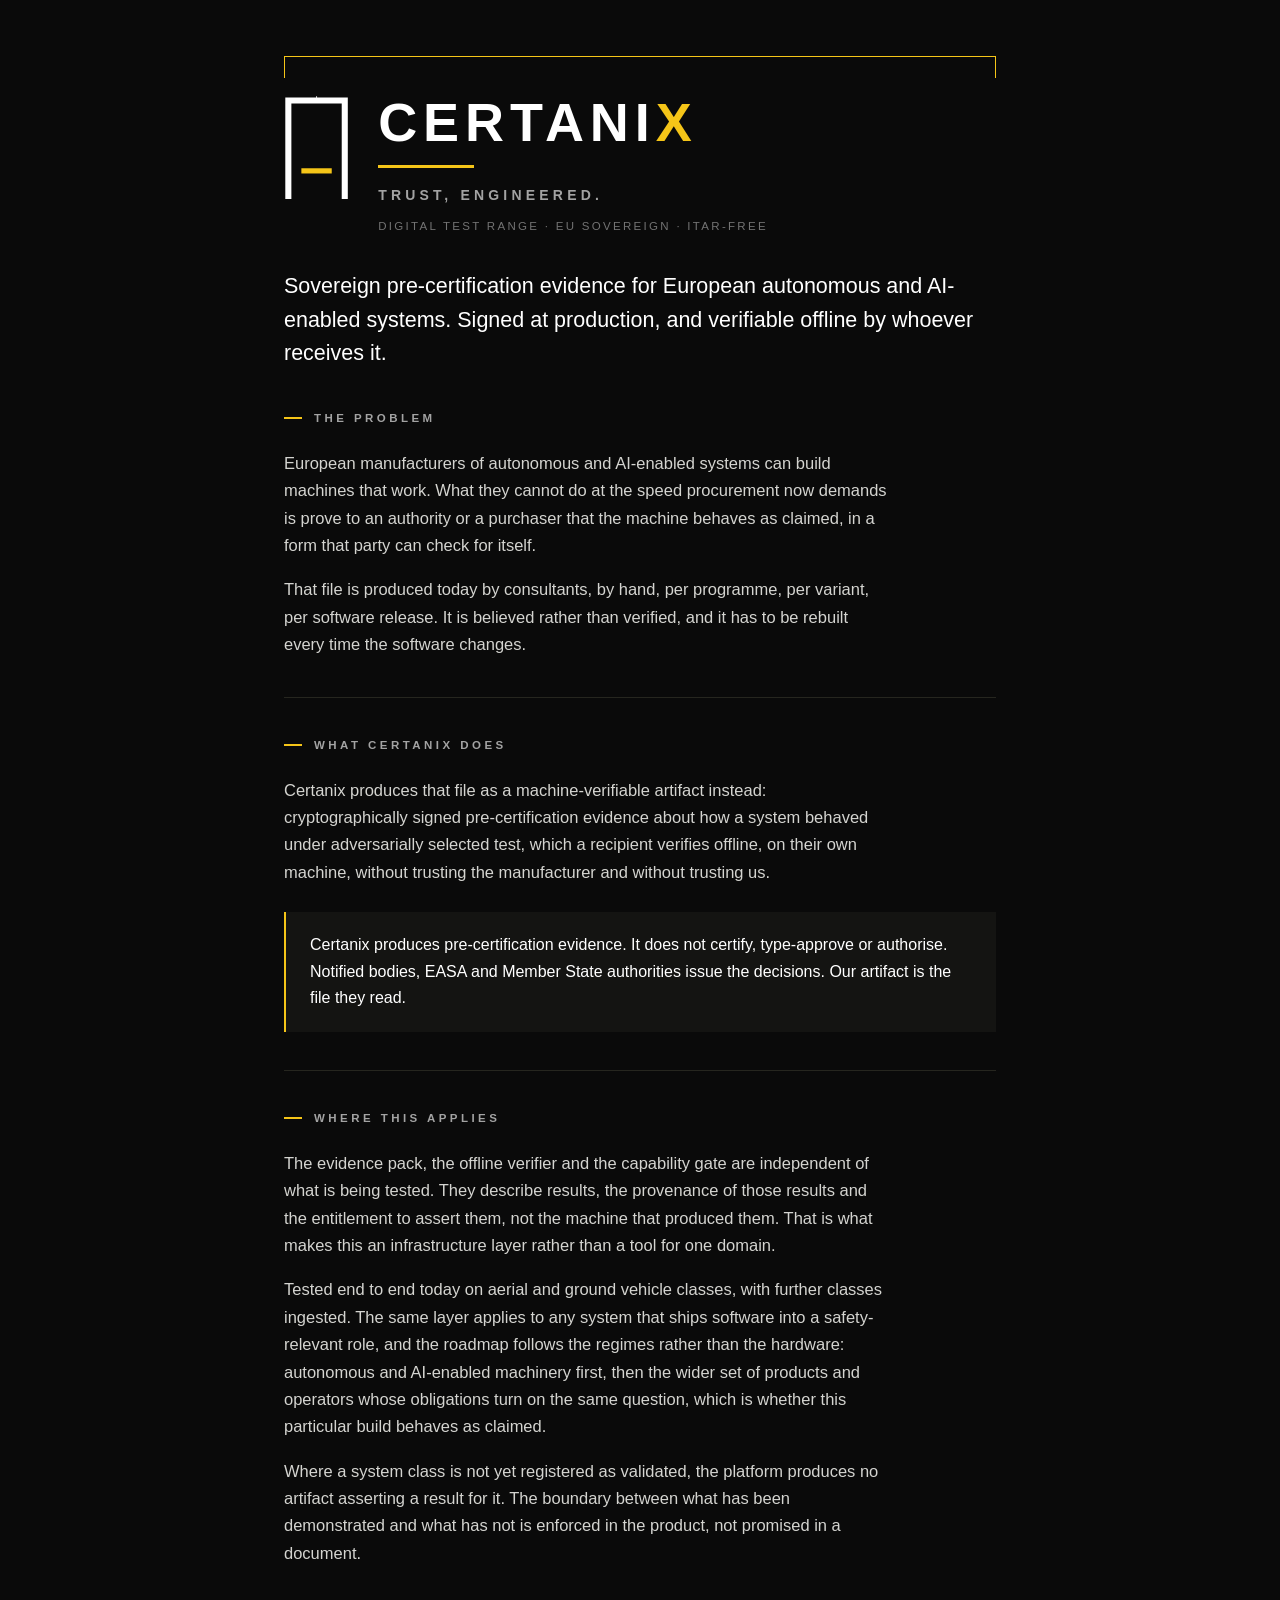
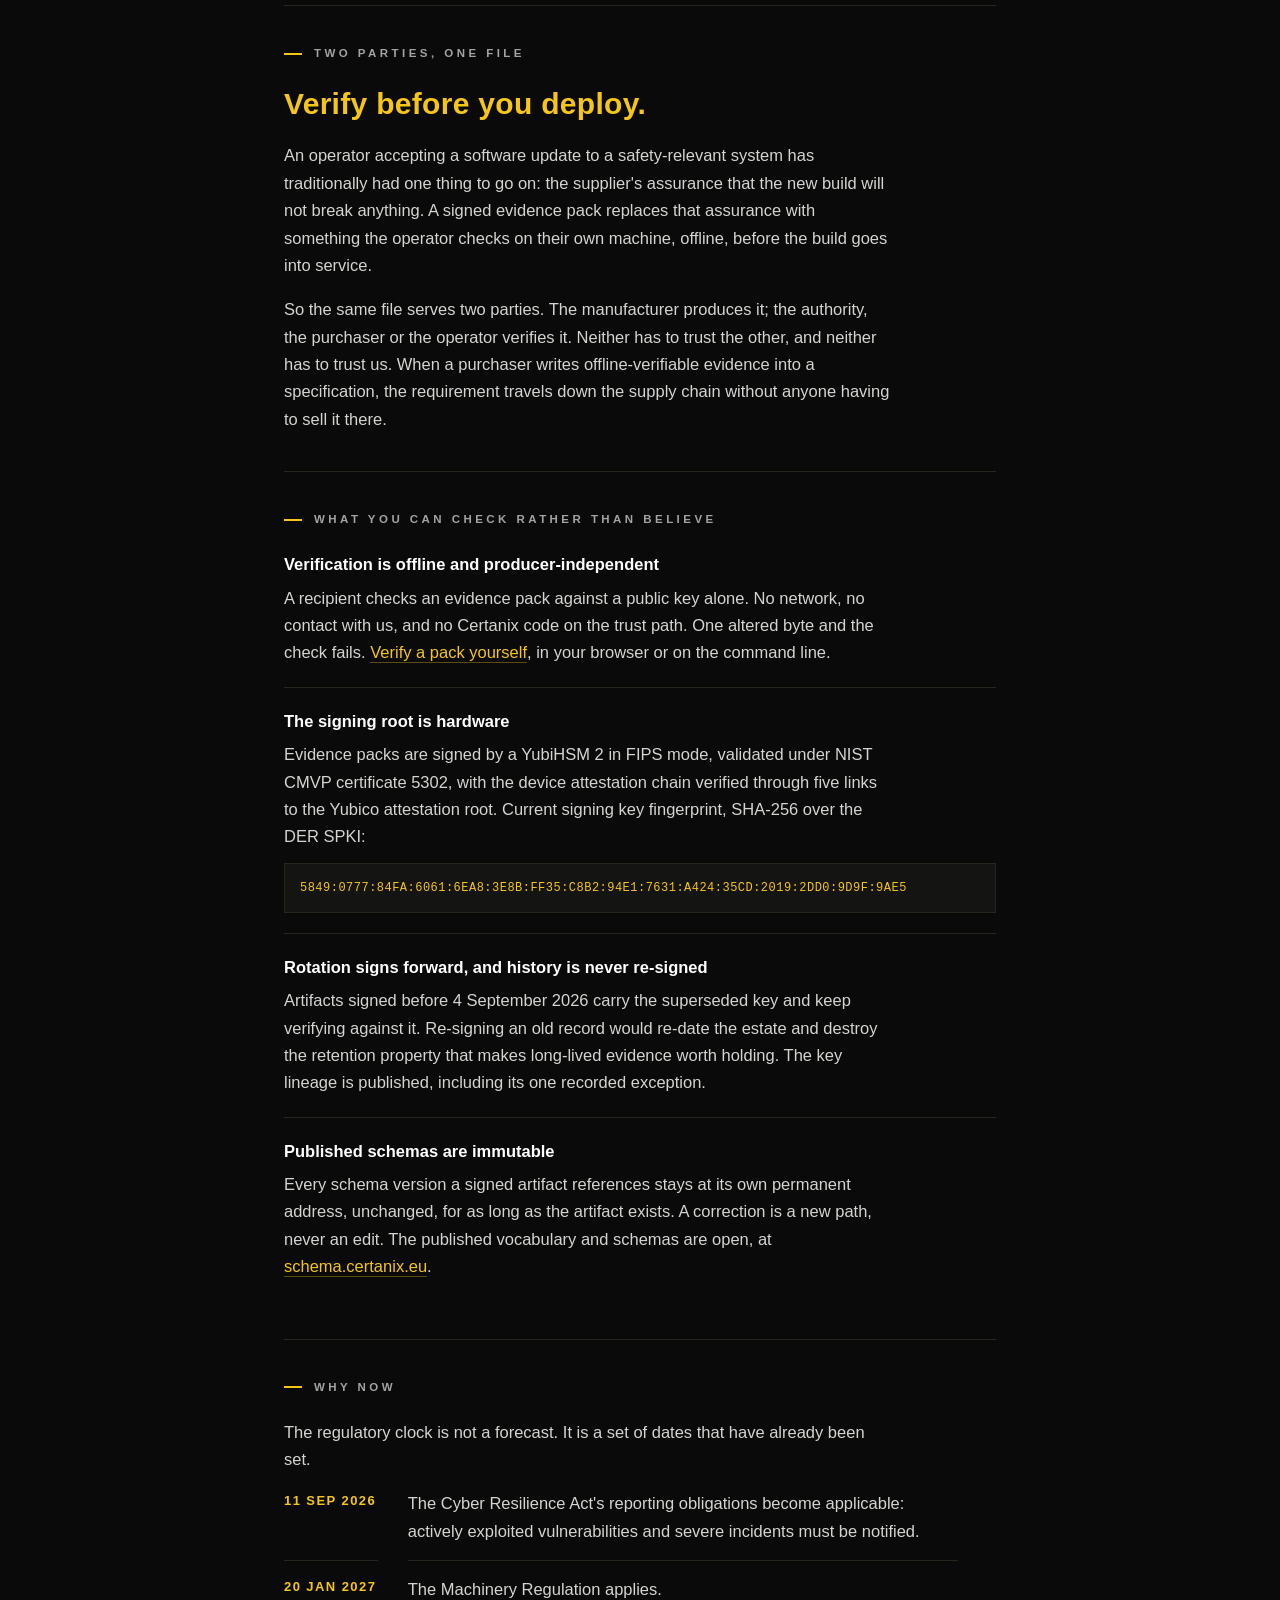
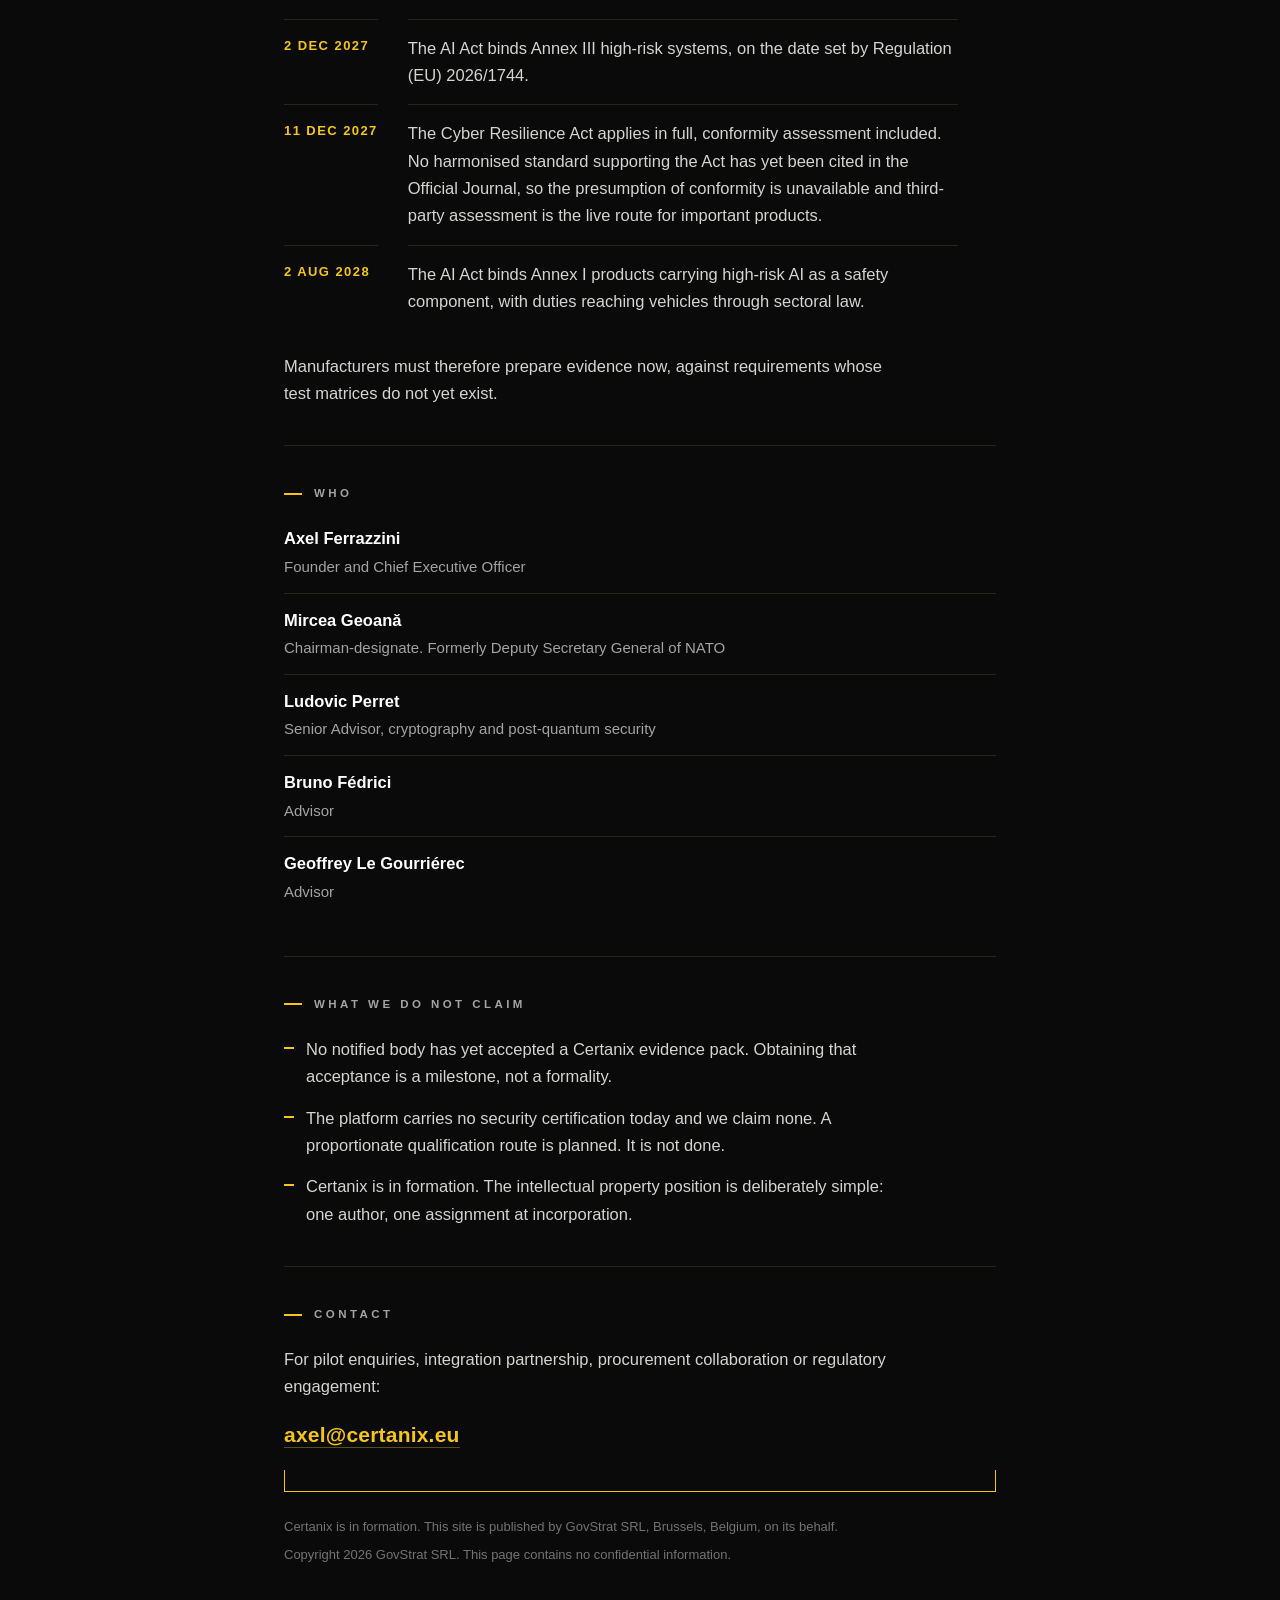
==== commit d4d542d4: "/verify goes live: certanix-verify 0.14.0 is on PyPI; home page links to /verify/ - The "not yet on " ====
--- a/index.html
+++ b/index.html
@@ -213,7 +213,7 @@
     <ul class="facts">
       <li>
         <span class="t">Verification is offline and producer-independent</span>
-        <span class="d">A recipient checks an evidence pack against a public key alone. No network, no contact with us, and no Certanix code on the trust path. One altered byte and the check fails.</span>
+        <span class="d">A recipient checks an evidence pack against a public key alone. No network, no contact with us, and no Certanix code on the trust path. One altered byte and the check fails. <a href="/verify/">Verify a pack yourself</a>, in your browser or on the command line.</span>
       </li>
       <li>
         <span class="t">The signing root is hardware</span>
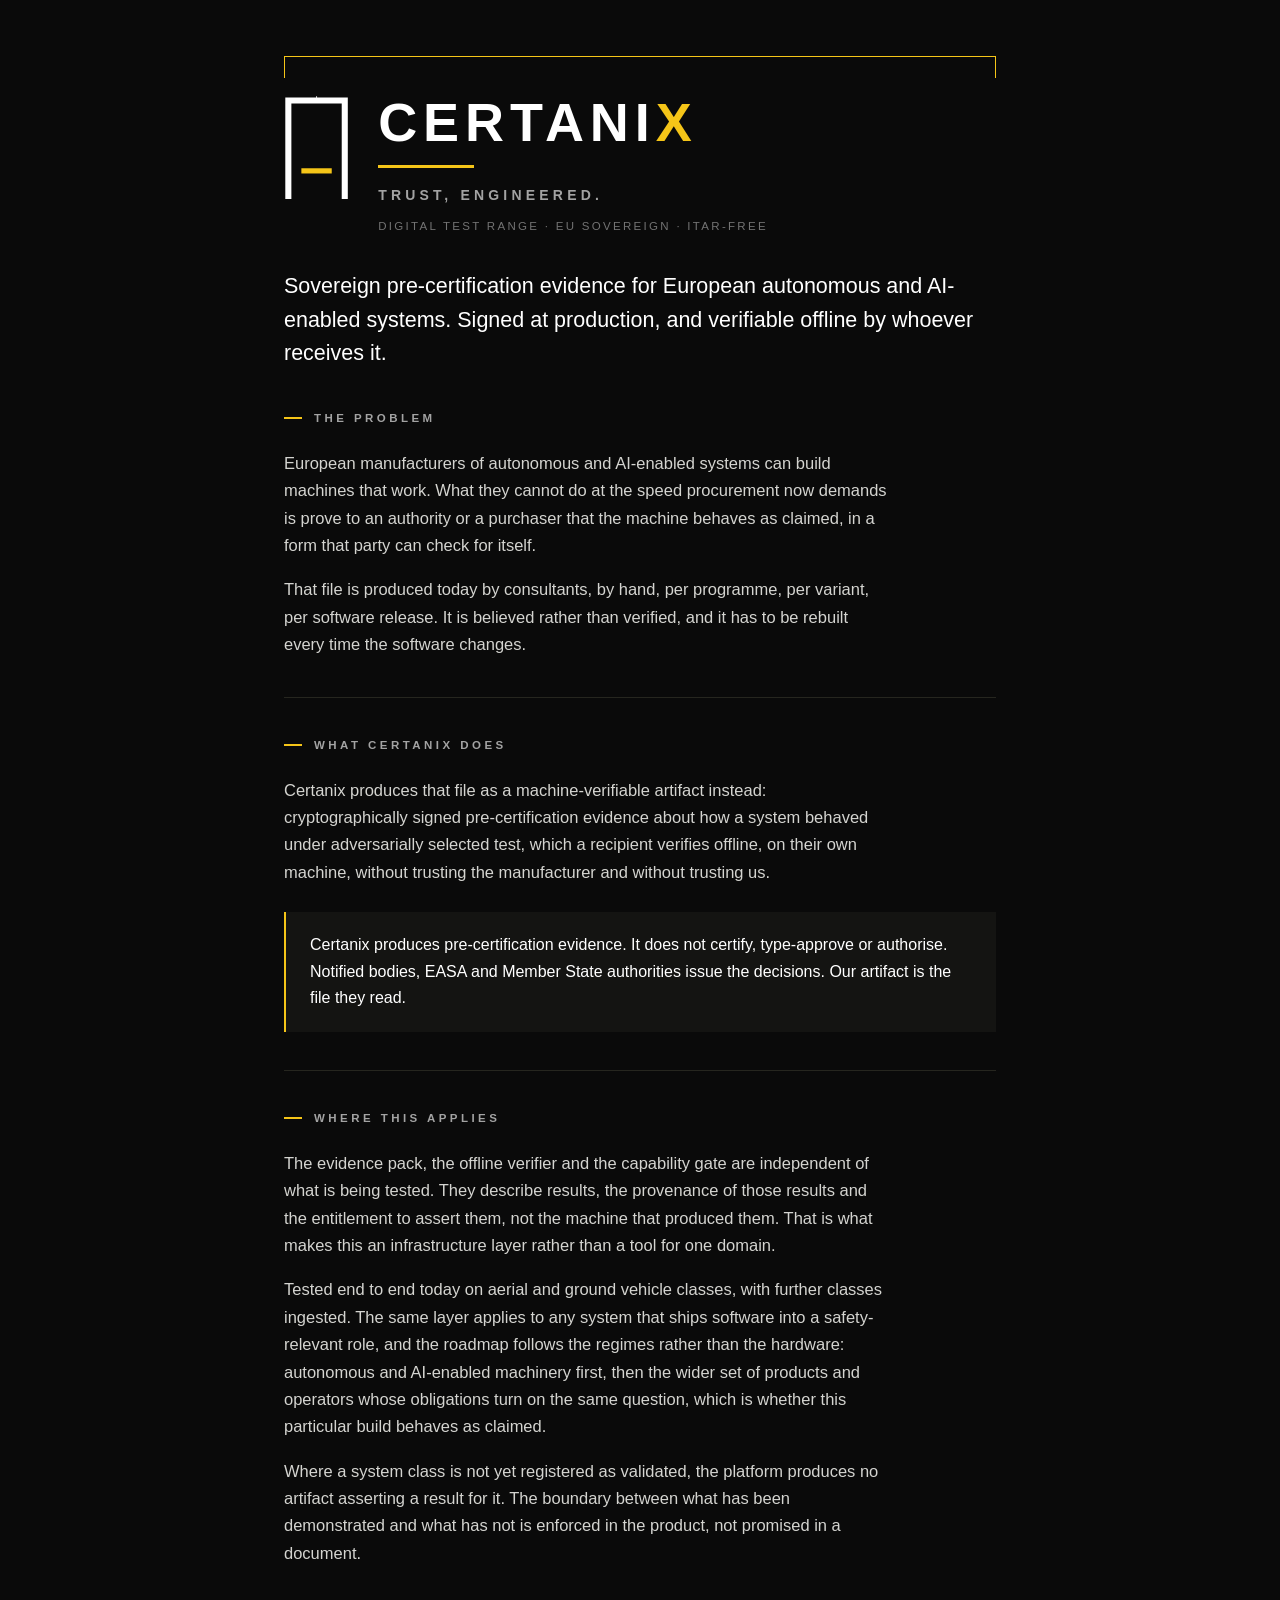
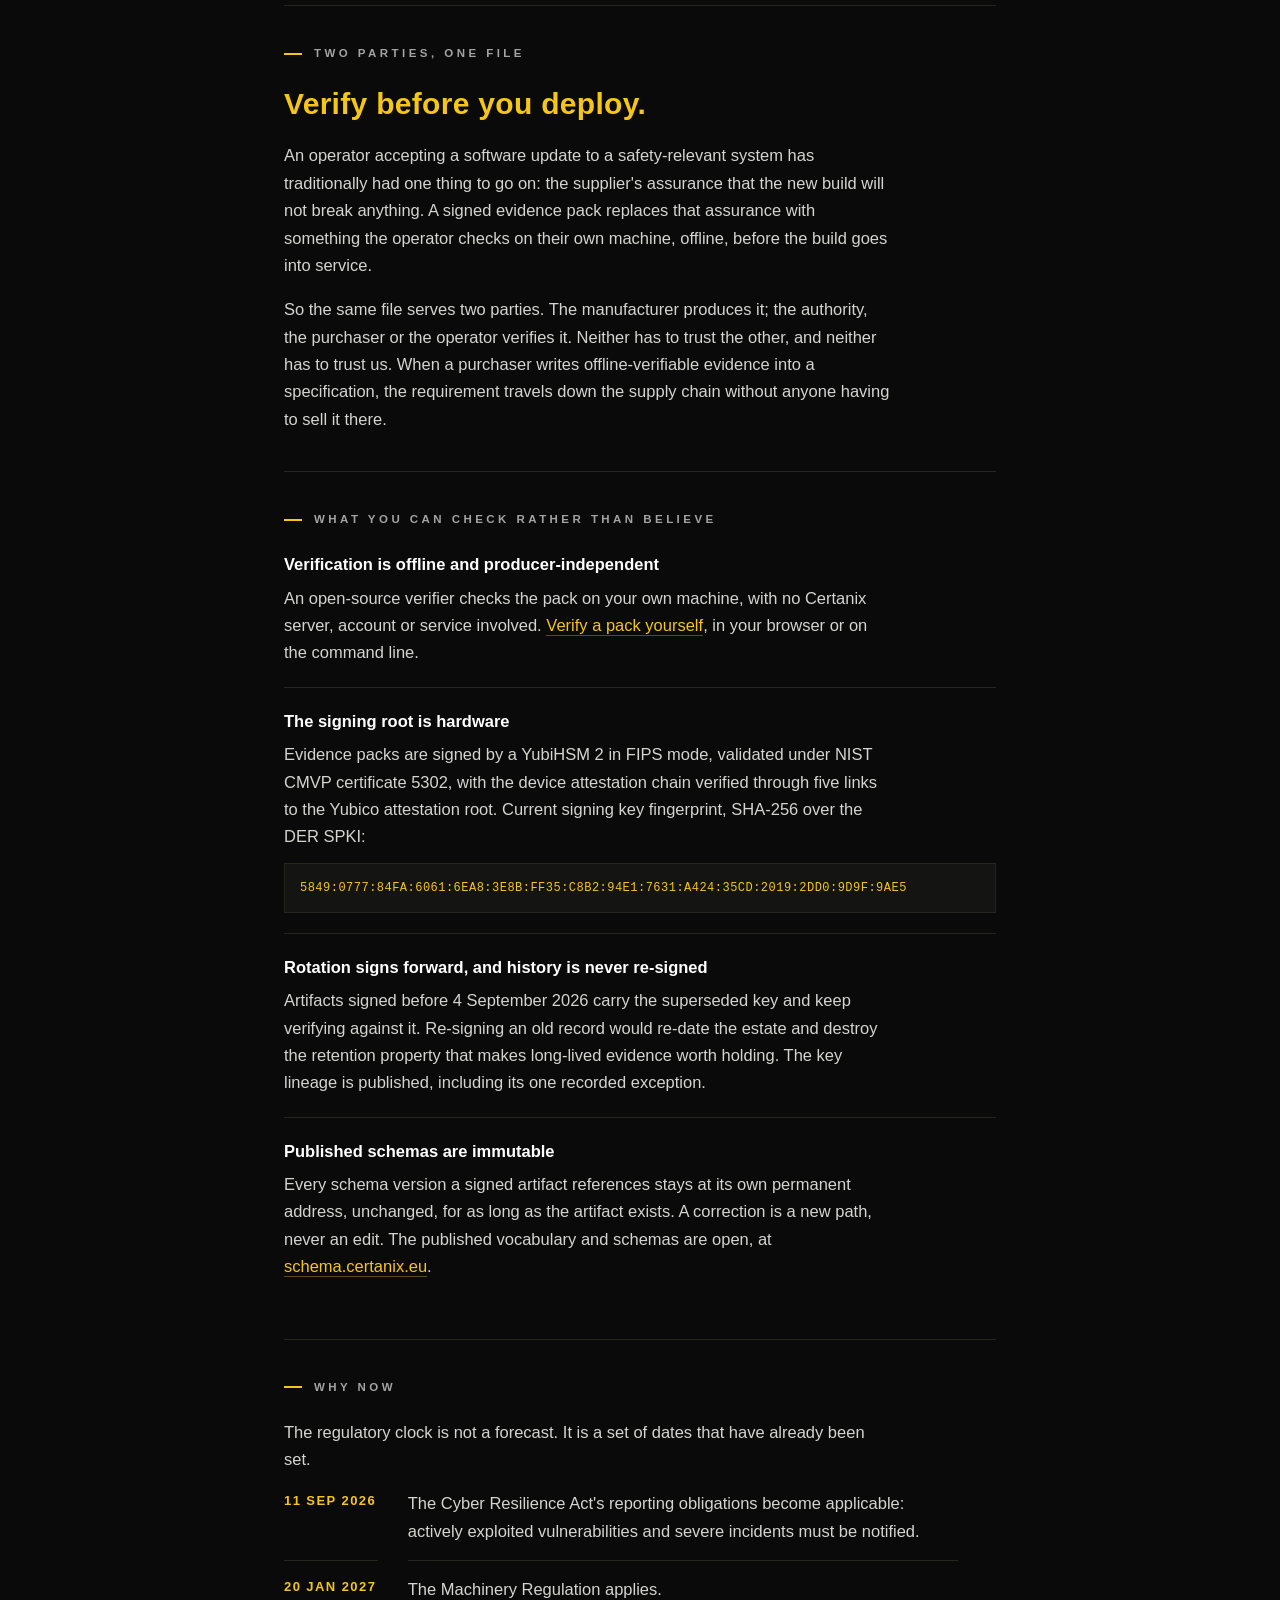
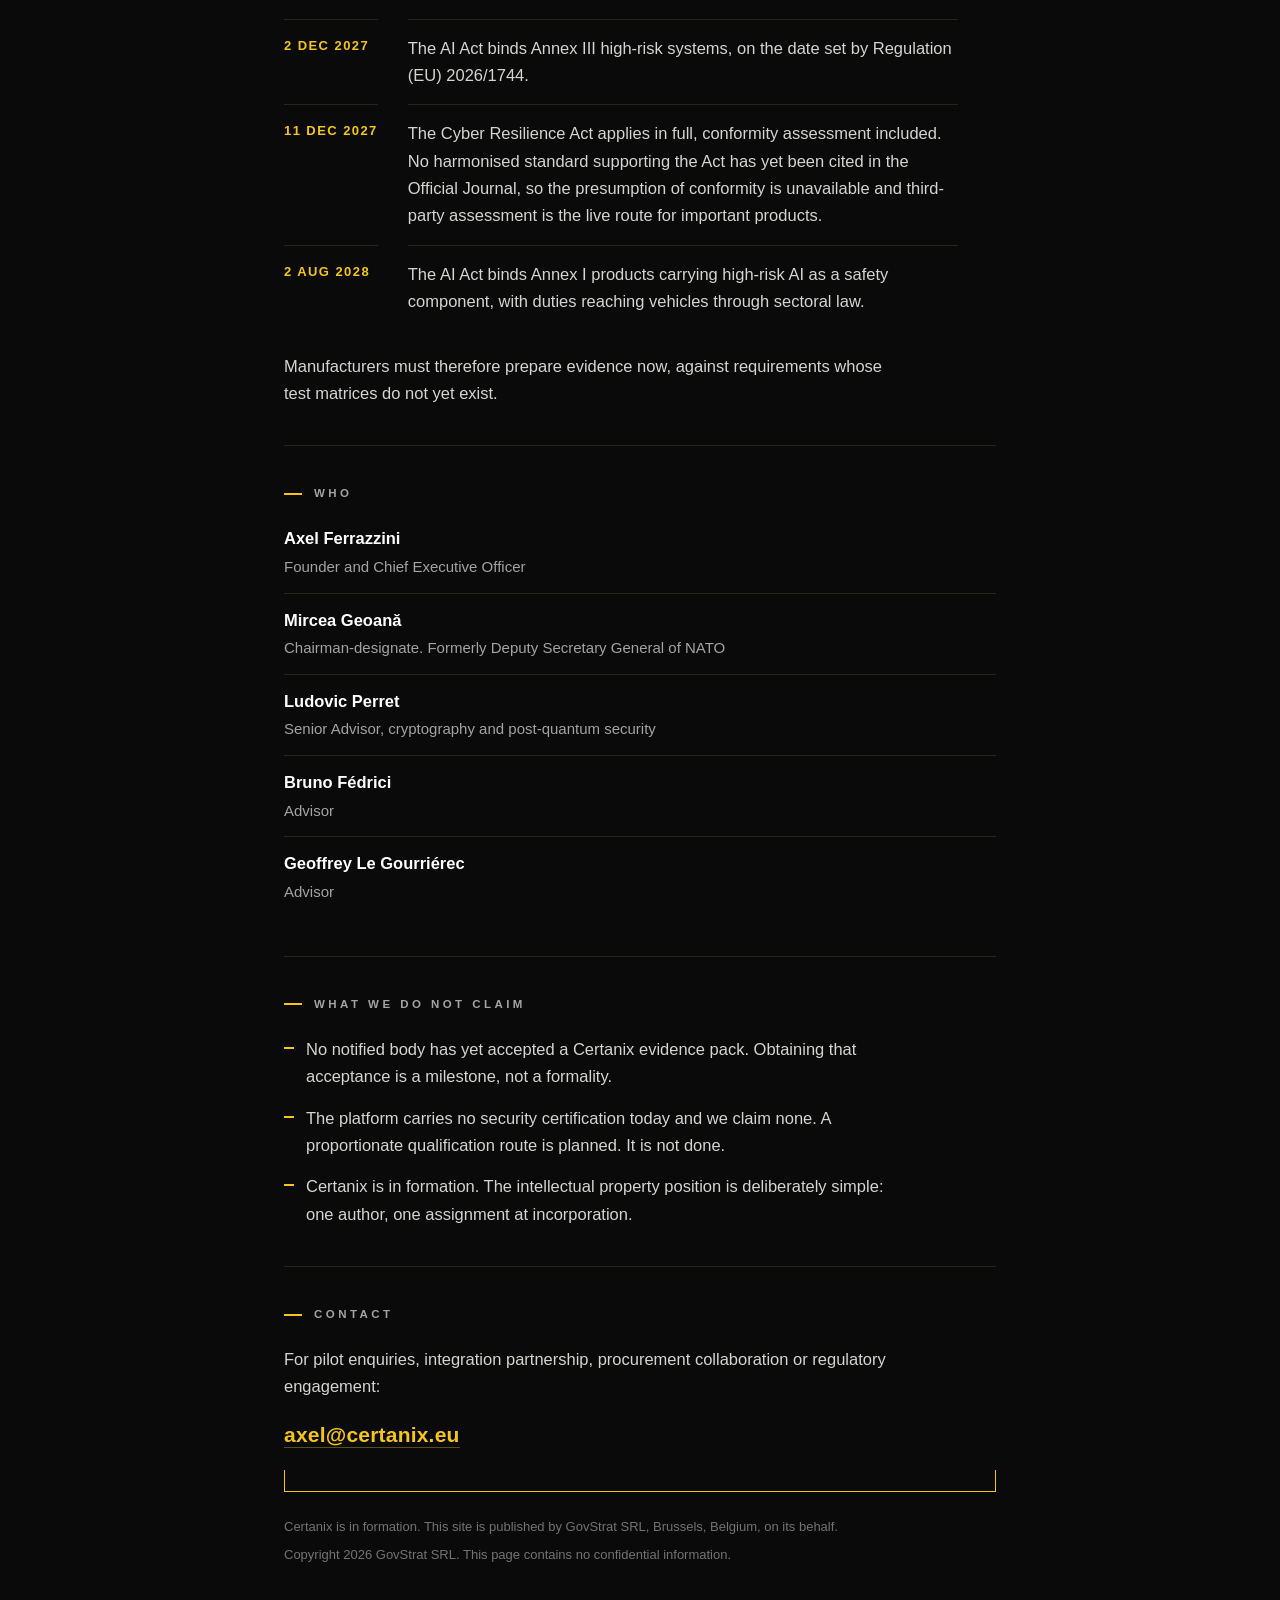
==== commit bb88c4a9: "Home page: the verification item says what verifies, and links to /verify/ "Verification is offline " ====
--- a/index.html
+++ b/index.html
@@ -213,7 +213,7 @@
     <ul class="facts">
       <li>
         <span class="t">Verification is offline and producer-independent</span>
-        <span class="d">A recipient checks an evidence pack against a public key alone. No network, no contact with us, and no Certanix code on the trust path. One altered byte and the check fails. <a href="/verify/">Verify a pack yourself</a>, in your browser or on the command line.</span>
+        <span class="d">An open-source verifier checks the pack on your own machine, with no Certanix server, account or service involved. <a href="/verify/">Verify a pack yourself</a>, in your browser or on the command line.</span>
       </li>
       <li>
         <span class="t">The signing root is hardware</span>
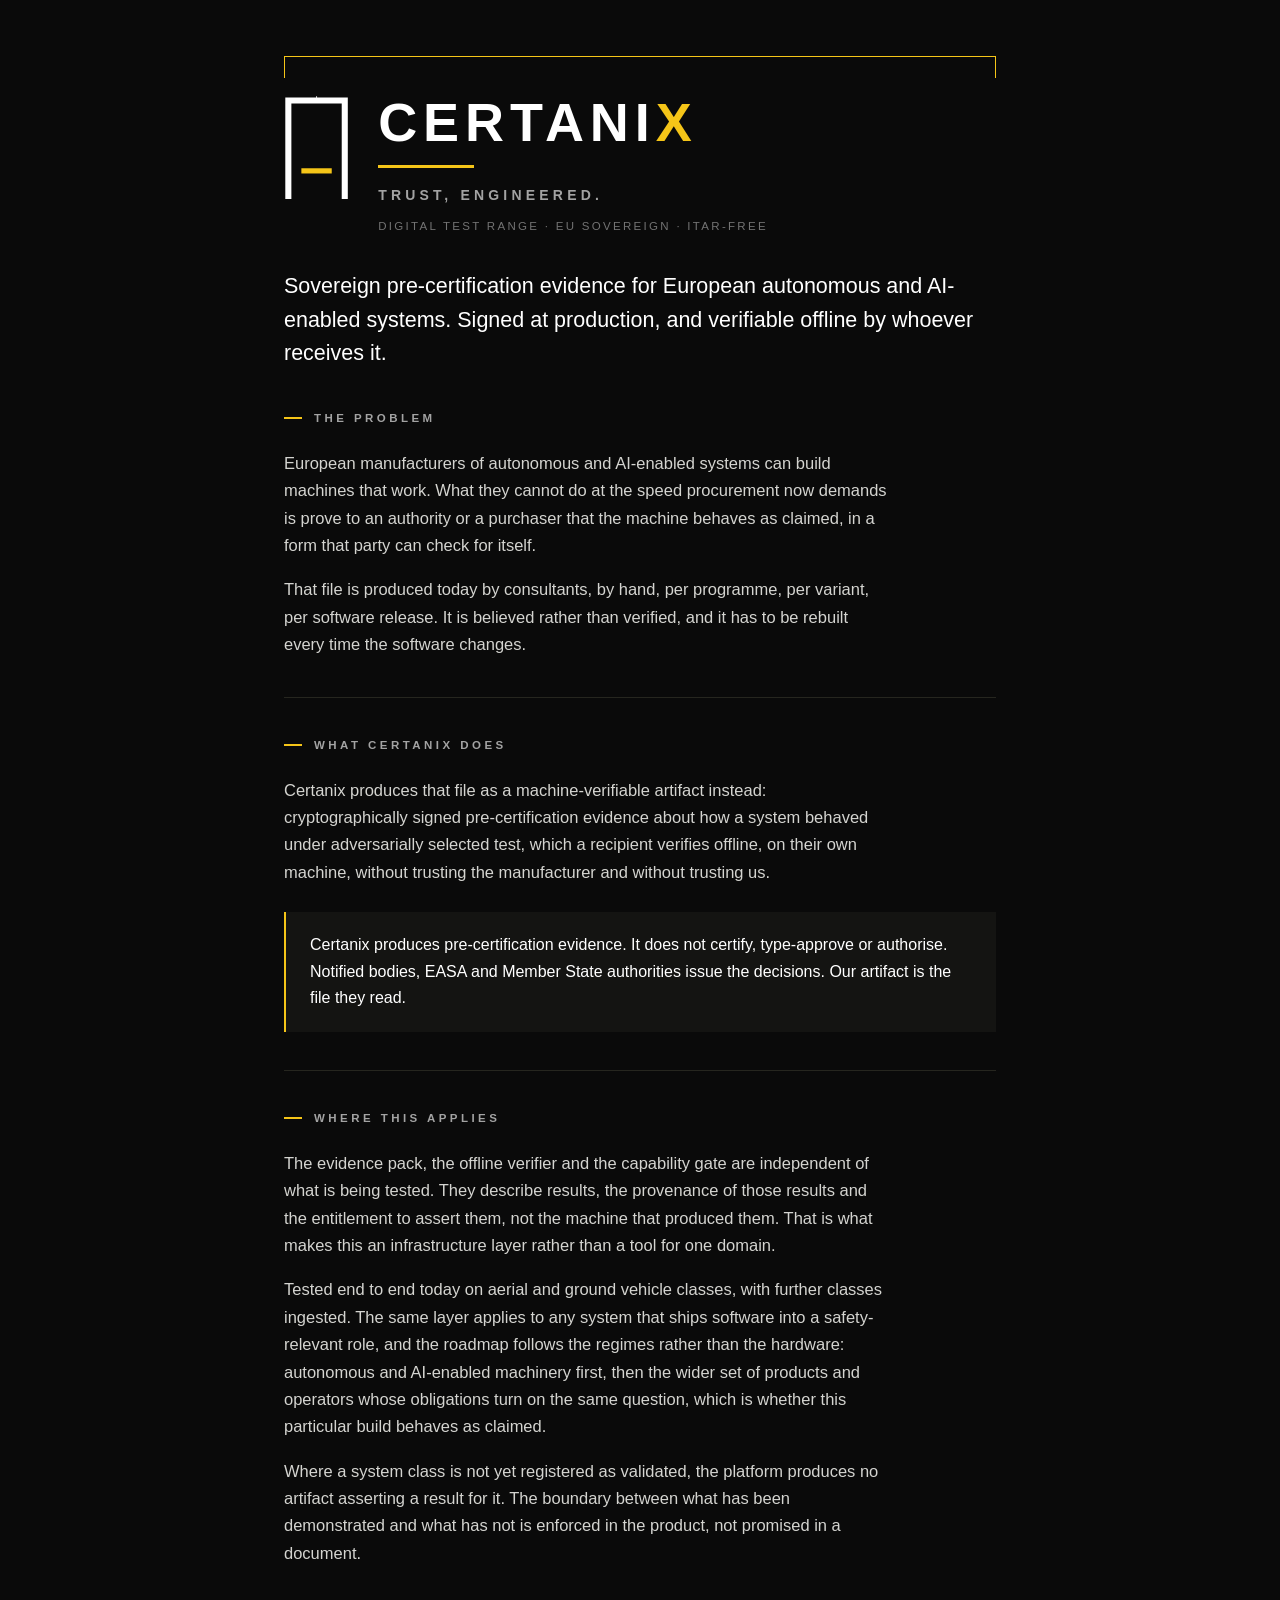
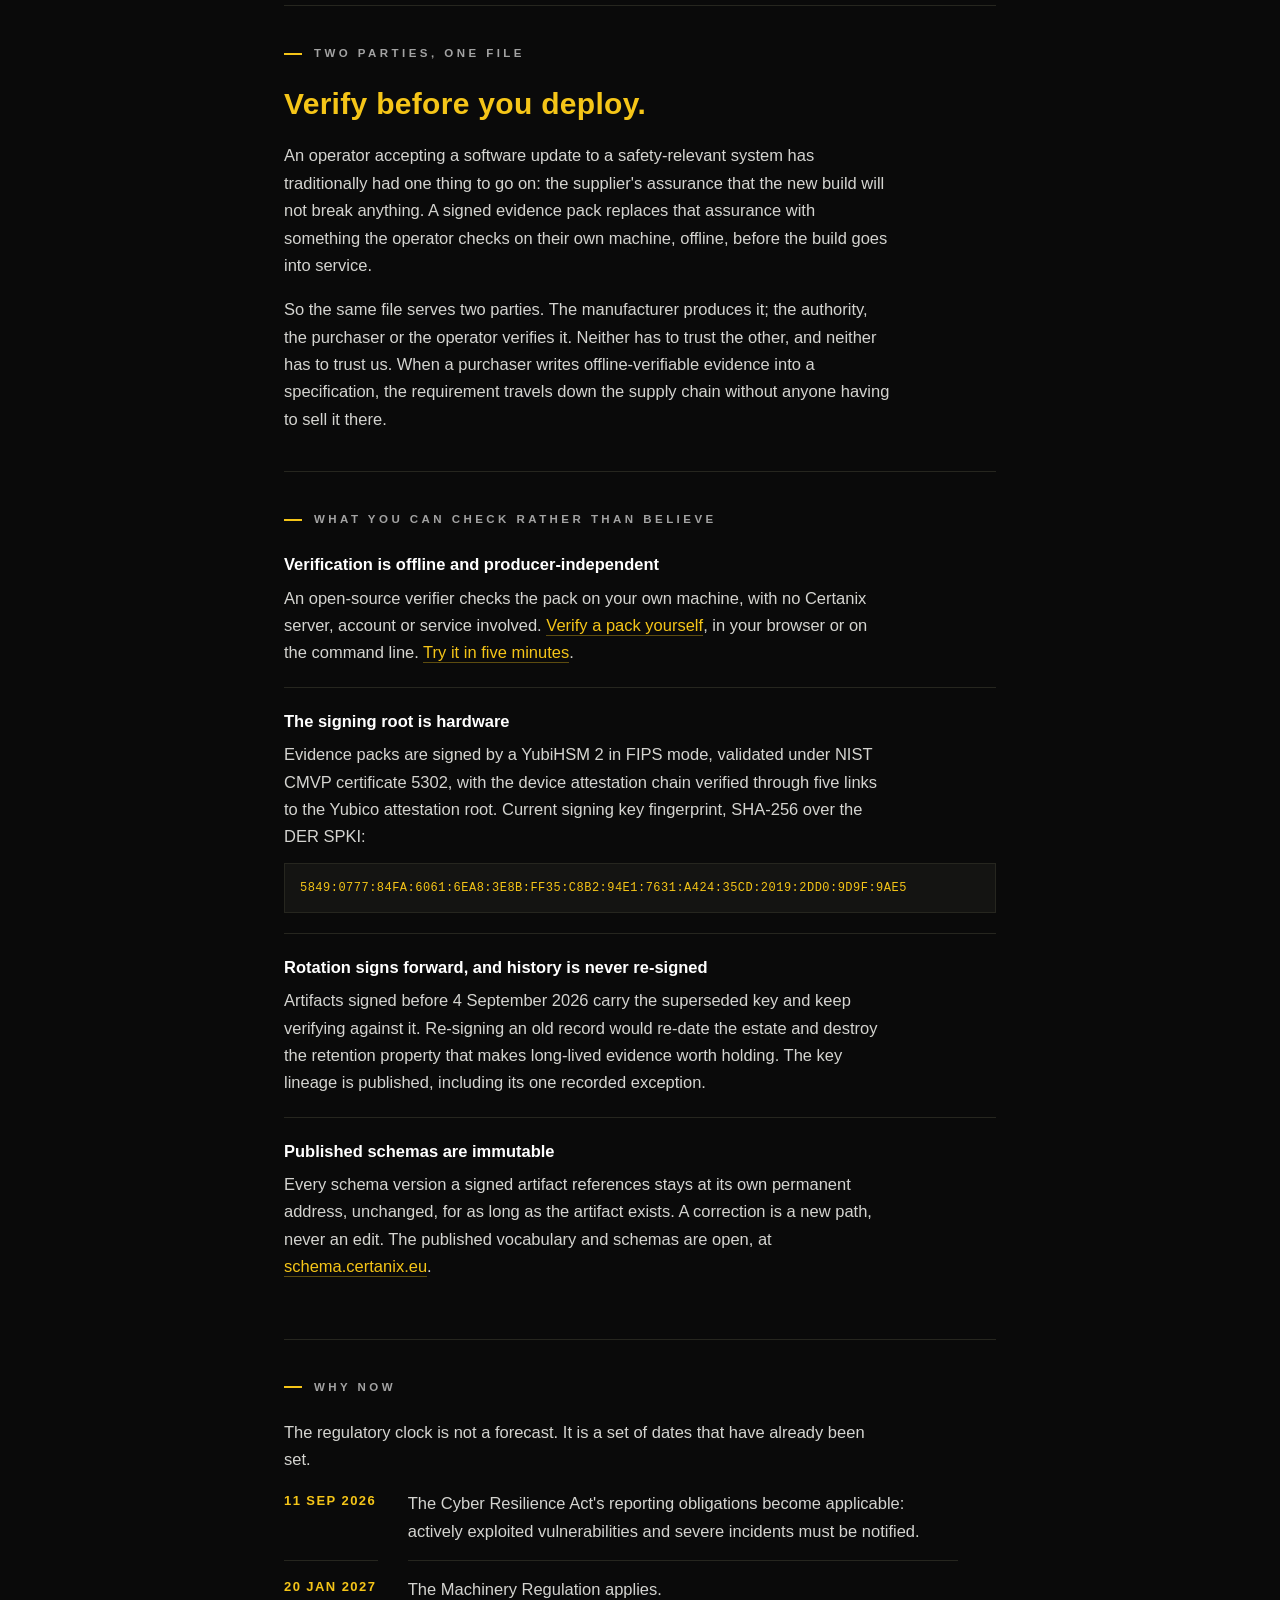
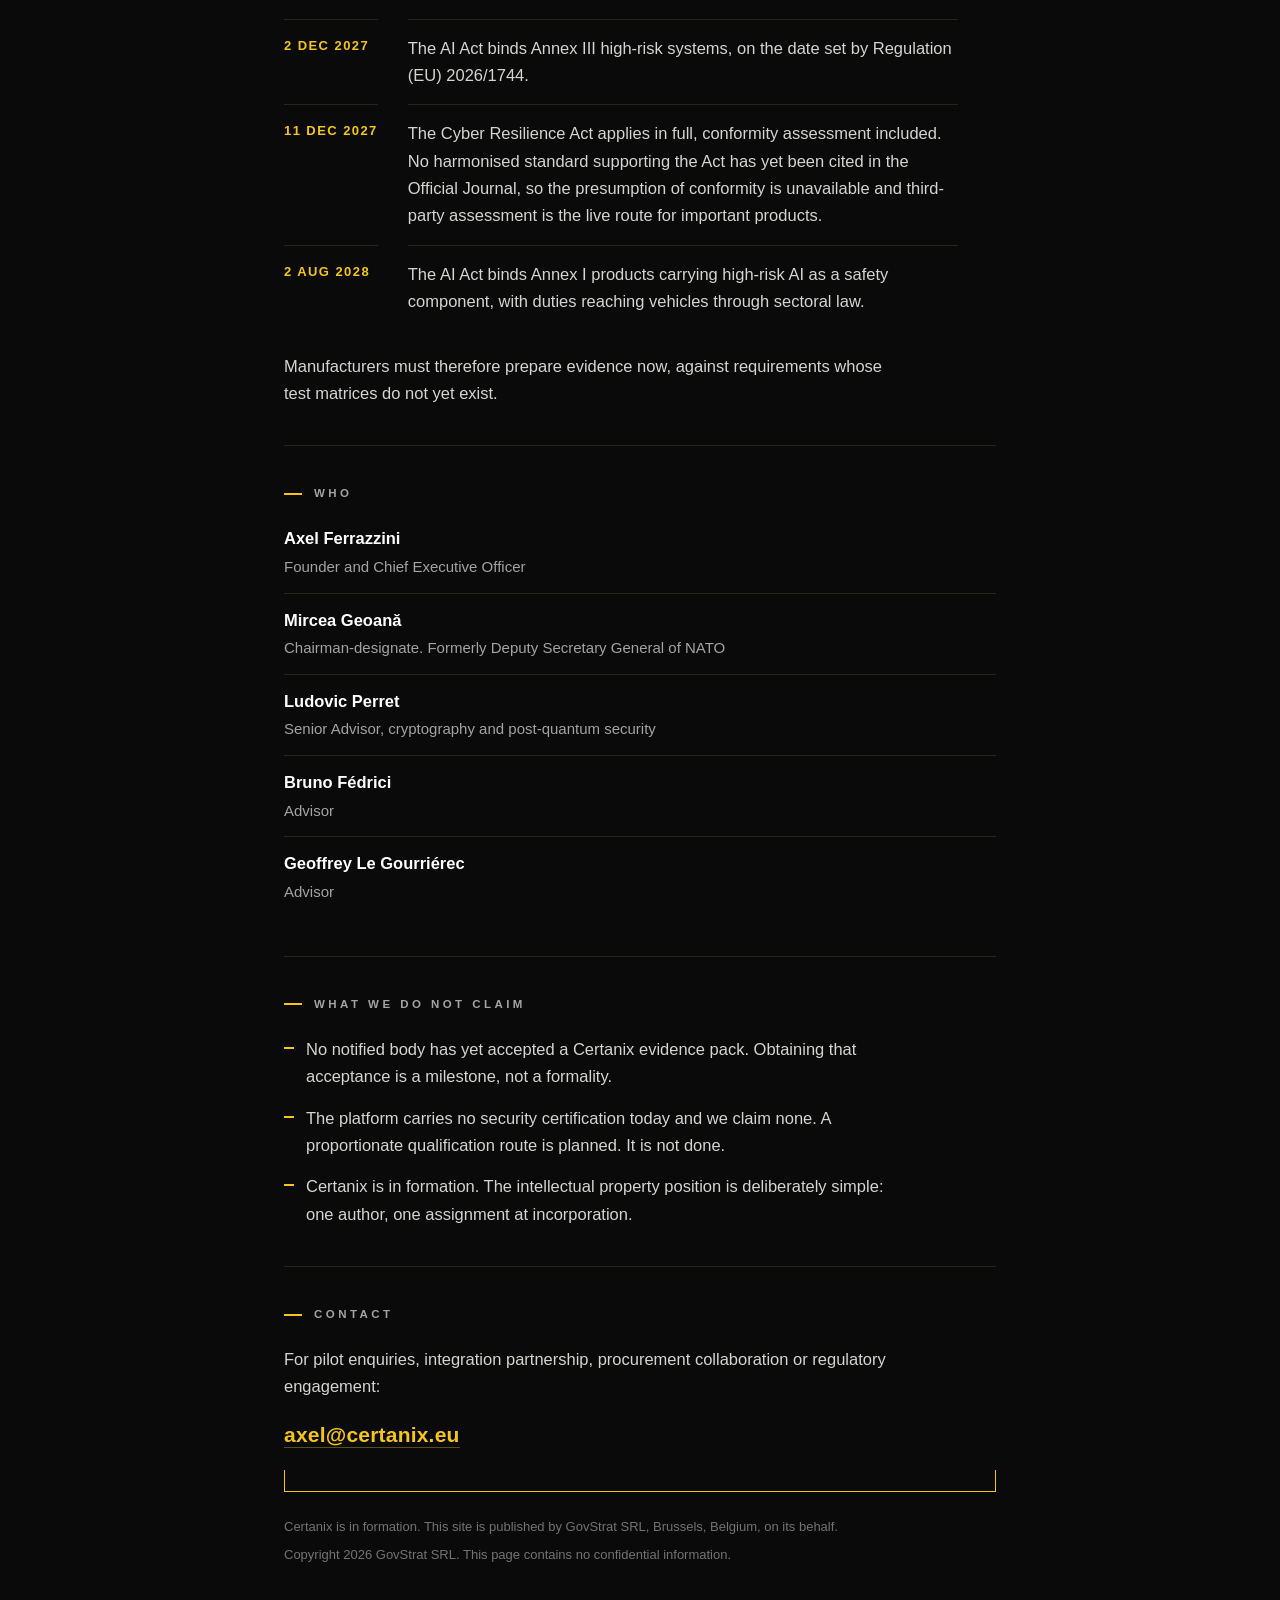
==== commit c1a52c45: "/try: the five-minute page, four commands and the lines certanix-verify 0.17.0 printed for them; lin" ====
--- a/index.html
+++ b/index.html
@@ -213,7 +213,7 @@
     <ul class="facts">
       <li>
         <span class="t">Verification is offline and producer-independent</span>
-        <span class="d">An open-source verifier checks the pack on your own machine, with no Certanix server, account or service involved. <a href="/verify/">Verify a pack yourself</a>, in your browser or on the command line.</span>
+        <span class="d">An open-source verifier checks the pack on your own machine, with no Certanix server, account or service involved. <a href="/verify/">Verify a pack yourself</a>, in your browser or on the command line. <a href="/try/">Try it in five minutes</a>.</span>
       </li>
       <li>
         <span class="t">The signing root is hardware</span>
